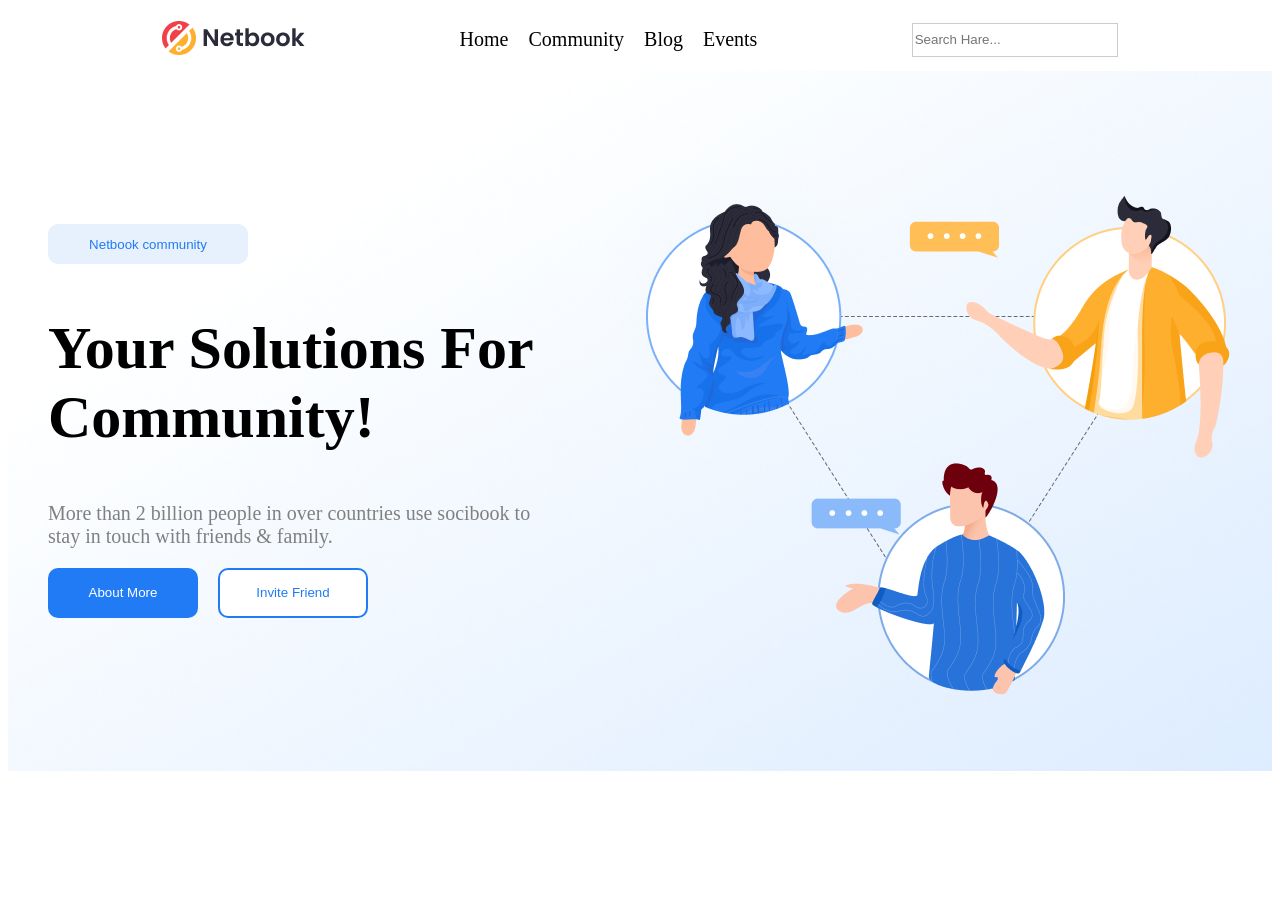
==== main.html @ cd06e133 "section1 sdelal" ====
<!DOCTYPE html>
<html lang="en">

<head>
    <meta charset="UTF-8">
    <meta name="viewport" content="width=device-width, initial-scale=1.0">
    <title>Document</title>
    <link rel="stylesheet" href="./style.css">
</head>
<body>
    <header class="header">
        <div>
            <img src="./images/logo (1).png" alt="">
        </div>
        <div class="divpages">
            <p>Home</p>
            <p>Community</p>
            <p>Blog</p>
            <p>Events</p>
        </div>
        <div class="divinp">
            <input type="text" placeholder="Search Hare..." name="" id="">
        </div>
    </header>
    <main>
        <section class="seciton1">
            <div class="divleftss1">
                <button>Netbook community</button>
                <h1>Your Solutions For Community!</h1>
                <p>More than 2 billion people in over countries use socibook to stay in touch with friends & family.</p>
                <div class="divbutton">
                    <button>About More</button>
                    <button class="btnss1">Invite Friend</button>
                </div>
            </div>
            <div class="divrightss1">
                <img src="./images/Iamge.png" alt="">
            </div>
        </section>
        
    </main>
</body>
</html>
---- style.css ----
.header {
  display: flex;
  justify-content: space-evenly;
  align-items: center;
}
.header .divpages {
  display: flex;
  gap: 20px;
  font-size: 20px;
}
.header .divinp input {
  width: 200px;
  height: 30px;
  border: 1px solid rgba(128, 128, 128, 0.4);
}

.seciton1 {
  display: flex;
  justify-content: space-evenly;
  align-items: center;
  background-image: url(./images/base.png);
  background-repeat: no-repeat;
  background-size: cover;
  width: 100%;
  height: 700px;
}
.seciton1 .divleftss1 button {
  width: 200px;
  height: 40px;
  background-color: #E7F1FE;
  color: #217BF4;
  border: none;
  border-radius: 10px;
}
.seciton1 .divleftss1 h1 {
  font-size: 60px;
  width: 500px;
}
.seciton1 .divleftss1 p {
  color: gray;
  width: 500px;
  font-size: 20px;
}
.seciton1 .divleftss1 .divbutton button {
  background-color: #217BF4;
  color: white;
  height: 50px;
  width: 150px;
}
.seciton1 .divleftss1 .divbutton .btnss1 {
  background-color: white;
  color: #217BF4;
  border: 2px solid #217BF4;
}
.seciton1 .divleftss1 .divbutton {
  display: flex;
  gap: 20px;
}/*# sourceMappingURL=style.css.map */
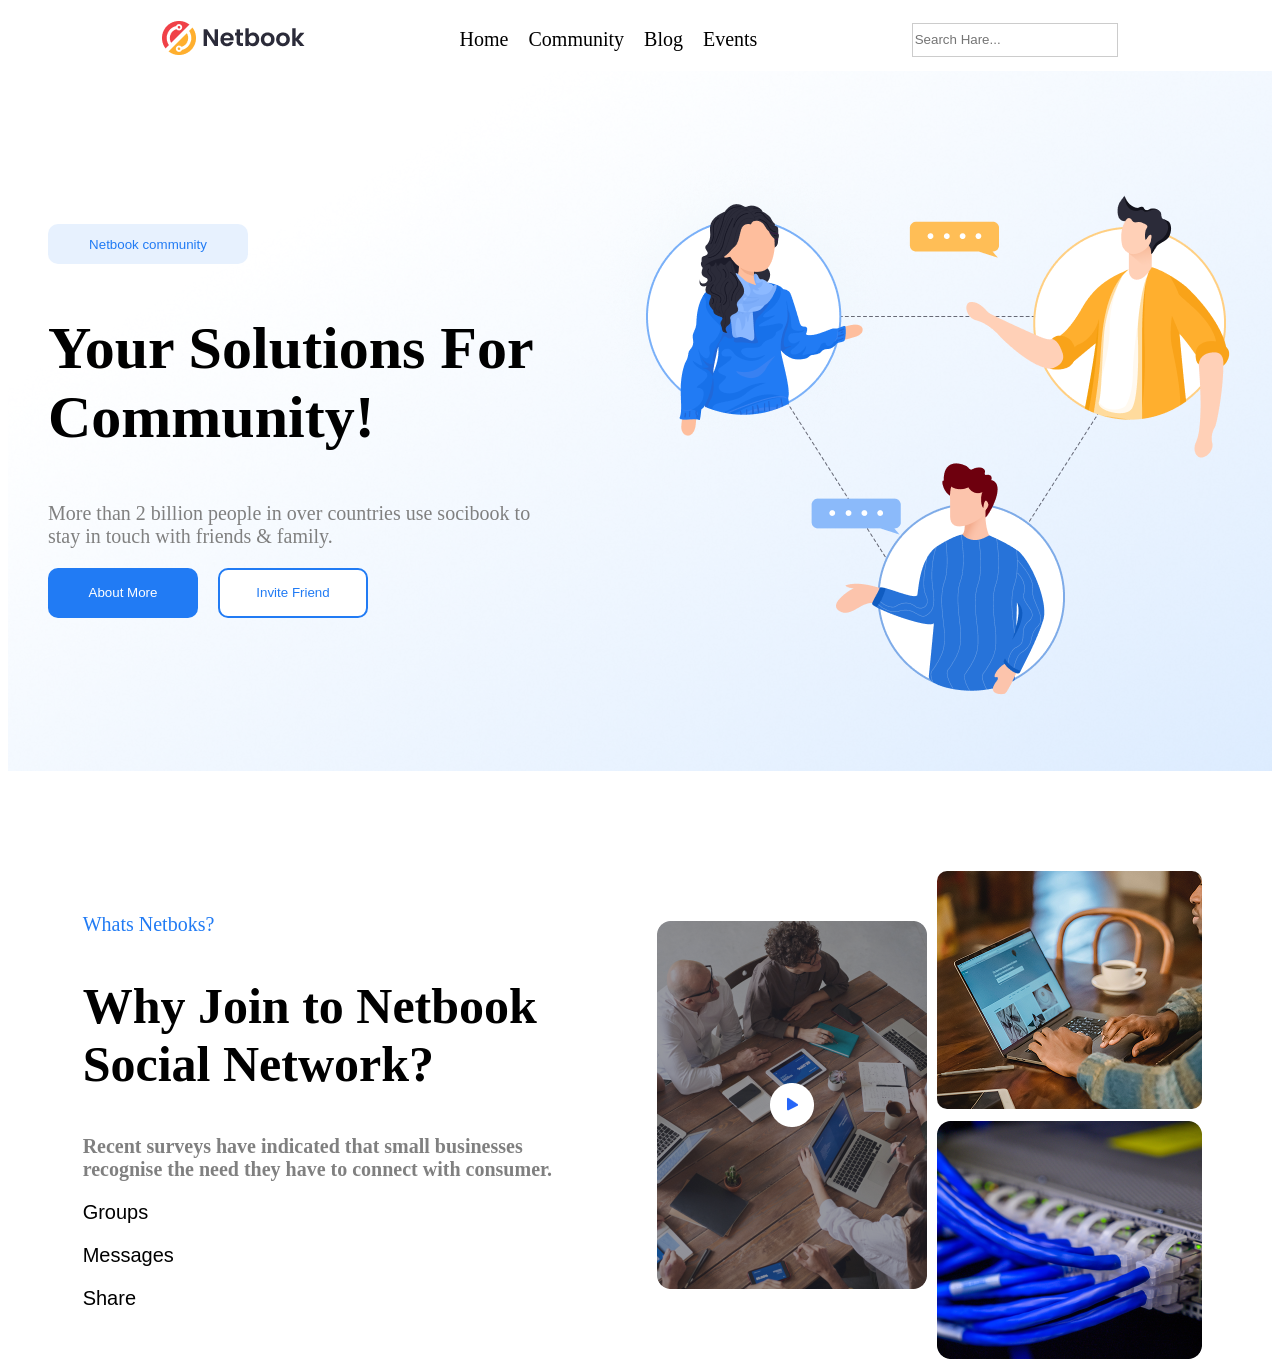
==== commit 92cbc273: "2 seciton sdelal" ====
--- a/main.html
+++ b/main.html
@@ -37,7 +37,38 @@
                 <img src="./images/Iamge.png" alt="">
             </div>
         </section>
-        
+        <section class="seciton2">
+            <div class="divleftss2">
+                <p>Whats Netboks?</p>
+                <h1>Why Join to Netbook Social Network?</h1>
+                <h3>Recent surveys have indicated that small businesses recognise the need they have to connect with consumer.</h3>
+                <div class="divpagesss2">
+                    <p>Groups</p>
+                    <p>Messages</p>
+                    <p>Share</p>
+                </div>
+            </div>
+            <div class="divrightss2">
+                <div class="divgridd2">
+                    <div class="item1">
+                        <img src="./images/Image (34).png" alt="">
+                    </div>
+                    <div class="item2">
+                        <img src="./images/pexels-andres-ayrton-6578391.png" alt="">
+                    </div>
+                    <div class="item3">
+                        <img src="./images/Image (36).png" alt="">
+                    </div>
+                </div>
+            </div>
+        </section>
+        <section class="section3">
+            <div class="box1">
+
+            </div>
+            <div></div>
+            <div></div>
+        </section>
     </main>
 </body>
 </html>
--- a/style.css
+++ b/style.css
@@ -55,4 +55,44 @@
 .seciton1 .divleftss1 .divbutton {
   display: flex;
   gap: 20px;
+}
+
+.seciton2 {
+  display: flex;
+  justify-content: space-evenly;
+  align-items: center;
+  margin-top: 100px;
+}
+.seciton2 .divleftss2 p {
+  color: #217BF4;
+  font-size: 20px;
+}
+.seciton2 .divleftss2 h1 {
+  font-size: 50px;
+  width: 500px;
+}
+.seciton2 .divleftss2 h3 {
+  color: gray;
+  width: 500px;
+  font-size: 20px;
+}
+.seciton2 .divleftss2 .divpagesss2 p {
+  color: black;
+  font-family: sans-serif;
+}
+.seciton2 .divrightss2 .divgridd2 {
+  display: grid;
+  gap: 20px;
+  grid-template-columns: repeat(2, 260px);
+  grid-template-rows: repeat(2, 230px);
+}
+.seciton2 .item1 {
+  grid-row: span 2;
+  padding-top: 50px;
+}
+.seciton2 .item2 img {
+  border-radius: 10px;
+}
+.seciton2 .item3 img {
+  border-radius: 10px;
 }/*# sourceMappingURL=style.css.map */
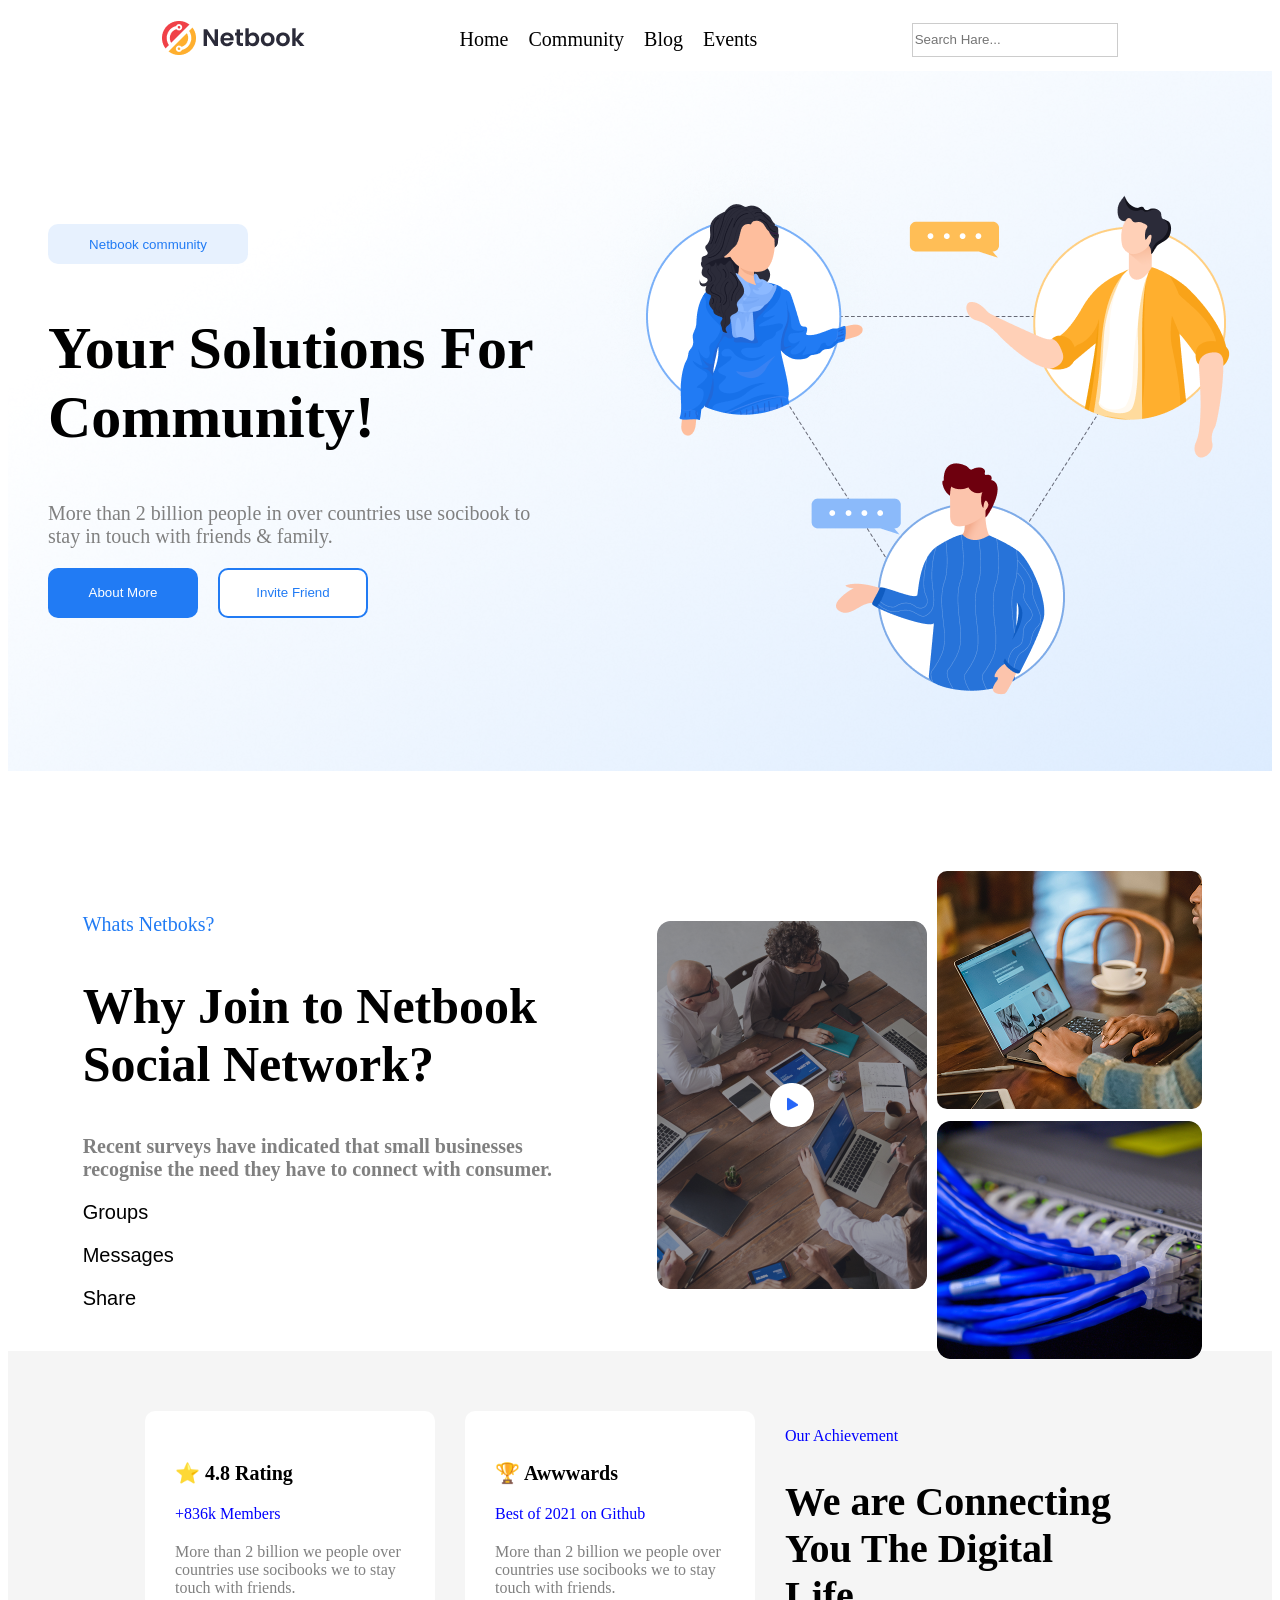
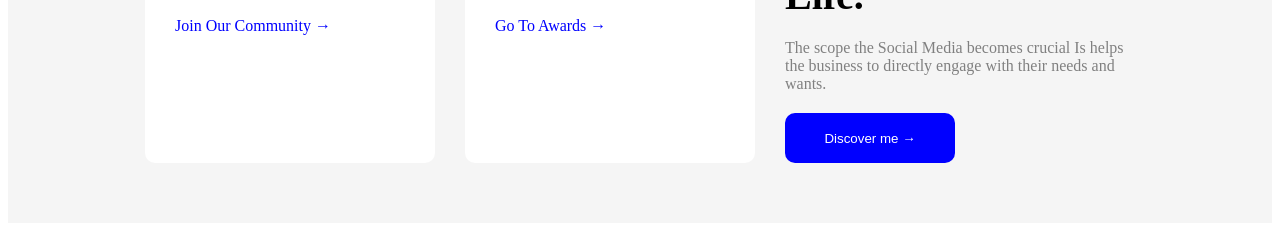
==== commit d407bfe8: "3 seciton sdelal" ====
--- a/main.html
+++ b/main.html
@@ -62,13 +62,41 @@
                 </div>
             </div>
         </section>
-        <section class="section3">
-            <div class="box1">
-
-            </div>
-            <div></div>
-            <div></div>
-        </section>
+      <section class="section3">
+    <div class="cardss3">
+        <h3 class="zg3">⭐ 4.8 Rating</h3>
+        <p class="pagss3">+836k Members</p>
+        <p class="textss3">
+            More than 2 billion we people over
+            countries use socibooks we to stay
+            touch with friends.
+        </p>
+        <a class="linkss3" href="#">Join Our Community →</a>
+    </div>
+    <div class="cardss3">
+        <h3 class="zg3">🏆 Awwwards</h3>
+        <p class="pagss3">Best of 2021 on Github</p>
+        <p class="textss3">
+            More than 2 billion we people over
+            countries use socibooks we to stay
+            touch with friends.
+        </p>
+        <a class="linkss3" href="#">Go To Awards →</a>
+    </div>
+    <div class="contentss3">
+        <p class="pag1ss3">Our Achievement</p>
+        <h1 class="zg1ss3">
+            We are Connecting <br>
+            You The Digital Life.
+        </h1>
+        <p class="pag2ss3">
+            The scope the Social Media becomes crucial Is
+            helps the business to directly engage with their
+            needs and wants.
+        </p>
+        <button class="btnss3">Discover me →</button>
+    </div>
+</section>
     </main>
 </body>
 </html>
--- a/style.css
+++ b/style.css
@@ -95,4 +95,67 @@
 }
 .seciton2 .item3 img {
   border-radius: 10px;
+}
+
+.section3 {
+  display: flex;
+  gap: 30px;
+  padding: 60px;
+  background: #f5f5f5;
+  justify-content: center;
+}
+
+.cardss3 {
+  width: 230px;
+  background: white;
+  padding: 30px;
+  border-radius: 10px;
+}
+
+.zg3 {
+  margin-bottom: 20px;
+  font-size: 20px;
+}
+
+.pagss3 {
+  color: blue;
+  margin-bottom: 20px;
+}
+
+.textss3 {
+  color: gray;
+  margin-bottom: 20px;
+}
+
+.linkss3 {
+  color: blue;
+  text-decoration: none;
+}
+
+.contentss3 {
+  width: 350px;
+}
+
+.pag1ss3 {
+  color: blue;
+  margin-bottom: 20px;
+}
+
+.zg1ss3 {
+  font-size: 40px;
+  margin-bottom: 20px;
+}
+
+.pag2ss3 {
+  color: gray;
+  margin-bottom: 20px;
+}
+
+.btnss3 {
+  width: 170px;
+  height: 50px;
+  background: blue;
+  color: white;
+  border: none;
+  border-radius: 10px;
 }/*# sourceMappingURL=style.css.map */
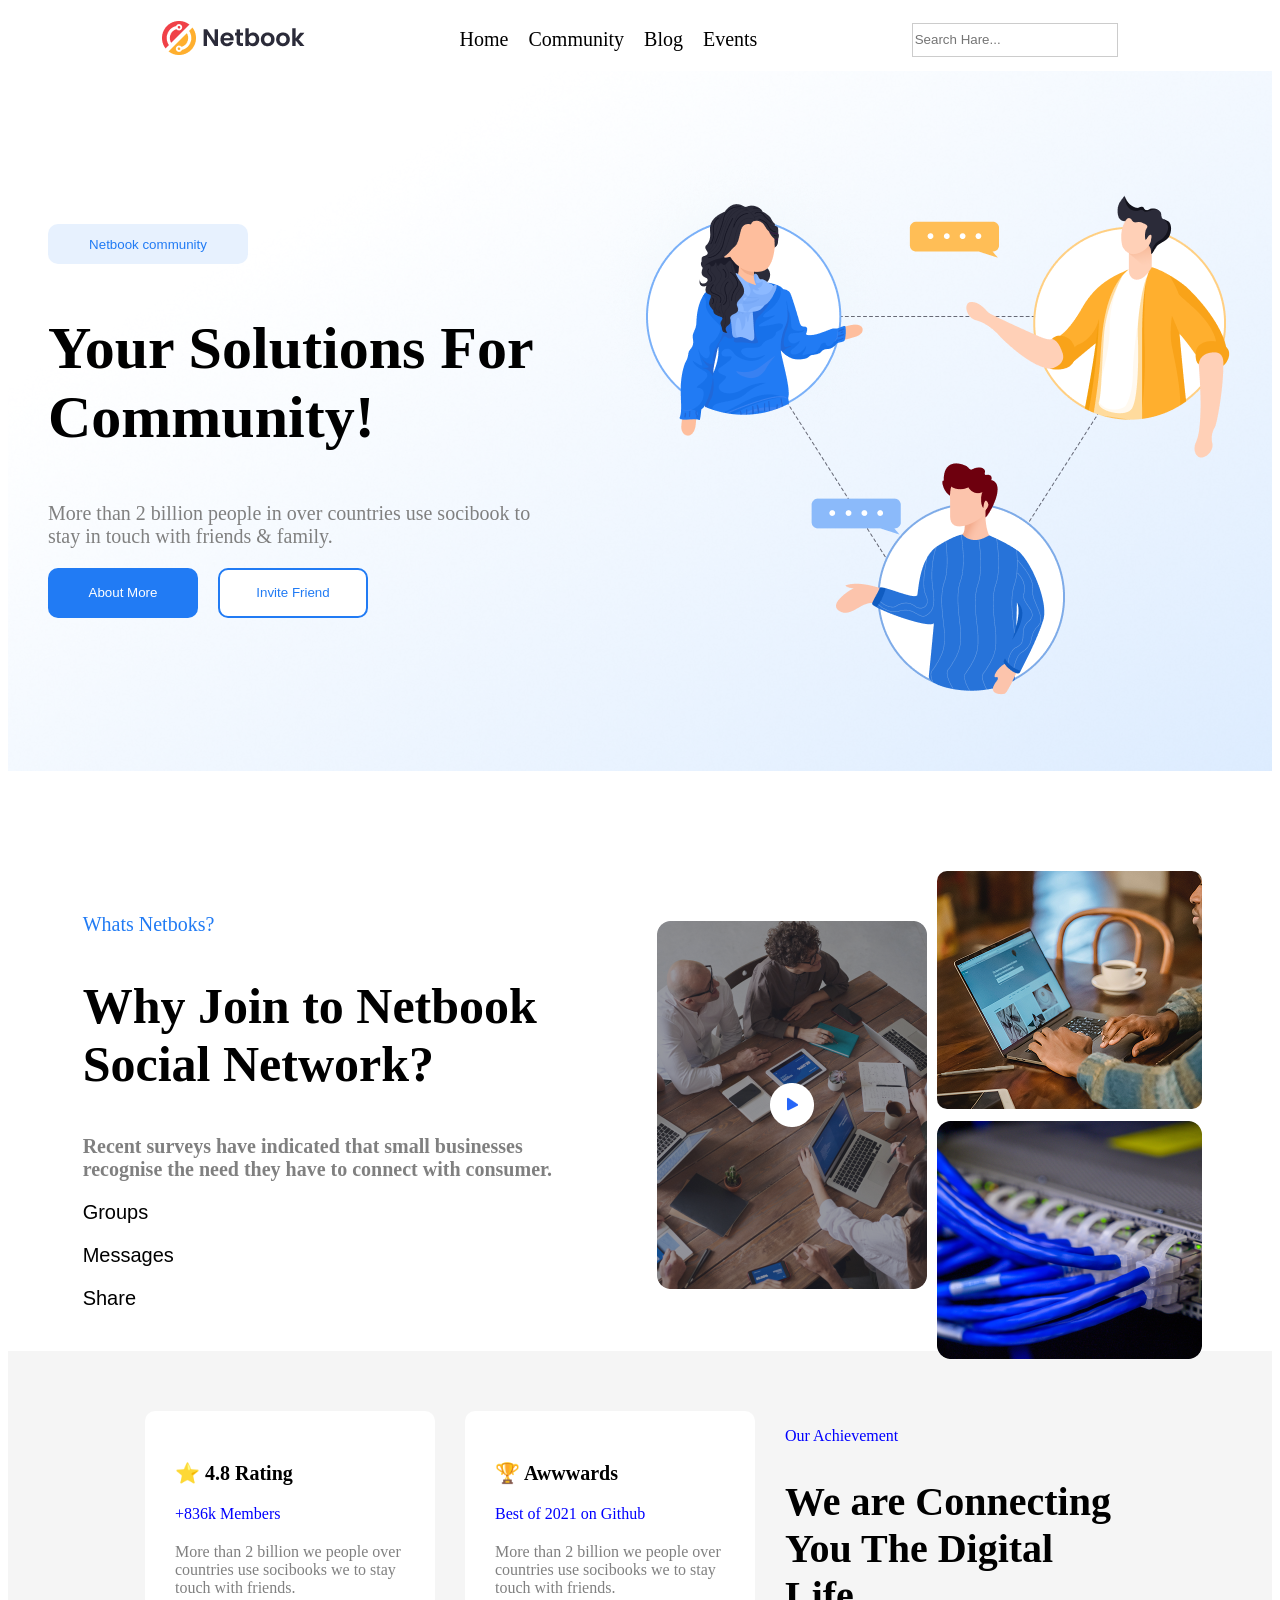
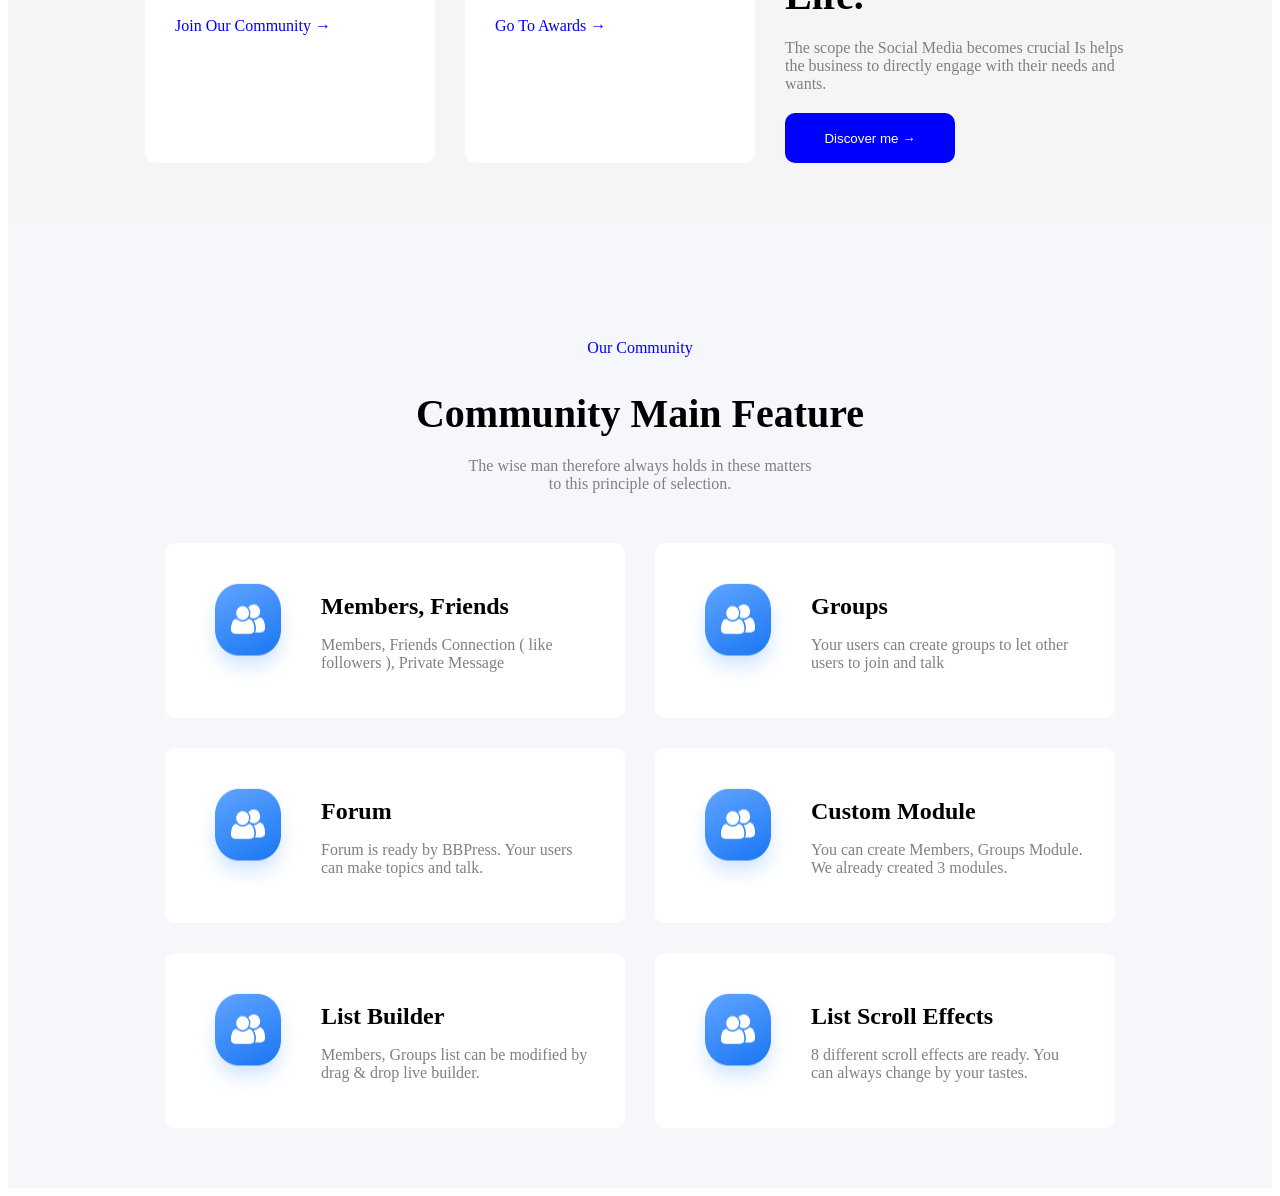
==== commit ff61468f: "sdelal seciton4" ====
--- a/main.html
+++ b/main.html
@@ -7,6 +7,7 @@
     <title>Document</title>
     <link rel="stylesheet" href="./style.css">
 </head>
+
 <body>
     <header class="header">
         <div>
@@ -41,7 +42,8 @@
             <div class="divleftss2">
                 <p>Whats Netboks?</p>
                 <h1>Why Join to Netbook Social Network?</h1>
-                <h3>Recent surveys have indicated that small businesses recognise the need they have to connect with consumer.</h3>
+                <h3>Recent surveys have indicated that small businesses recognise the need they have to connect with
+                    consumer.</h3>
                 <div class="divpagesss2">
                     <p>Groups</p>
                     <p>Messages</p>
@@ -62,41 +64,112 @@
                 </div>
             </div>
         </section>
-      <section class="section3">
-    <div class="cardss3">
-        <h3 class="zg3">⭐ 4.8 Rating</h3>
-        <p class="pagss3">+836k Members</p>
-        <p class="textss3">
-            More than 2 billion we people over
-            countries use socibooks we to stay
-            touch with friends.
-        </p>
-        <a class="linkss3" href="#">Join Our Community →</a>
-    </div>
-    <div class="cardss3">
-        <h3 class="zg3">🏆 Awwwards</h3>
-        <p class="pagss3">Best of 2021 on Github</p>
-        <p class="textss3">
-            More than 2 billion we people over
-            countries use socibooks we to stay
-            touch with friends.
-        </p>
-        <a class="linkss3" href="#">Go To Awards →</a>
-    </div>
-    <div class="contentss3">
-        <p class="pag1ss3">Our Achievement</p>
-        <h1 class="zg1ss3">
-            We are Connecting <br>
-            You The Digital Life.
-        </h1>
-        <p class="pag2ss3">
-            The scope the Social Media becomes crucial Is
-            helps the business to directly engage with their
-            needs and wants.
-        </p>
-        <button class="btnss3">Discover me →</button>
-    </div>
-</section>
+        <section class="section3">
+            <div class="cardss3">
+                <h3 class="zg3">⭐ 4.8 Rating</h3>
+                <p class="pagss3">+836k Members</p>
+                <p class="textss3">
+                    More than 2 billion we people over
+                    countries use socibooks we to stay
+                    touch with friends.
+                </p>
+                <a class="linkss3" href="#">Join Our Community →</a>
+            </div>
+            <div class="cardss3">
+                <h3 class="zg3">🏆 Awwwards</h3>
+                <p class="pagss3">Best of 2021 on Github</p>
+                <p class="textss3">
+                    More than 2 billion we people over
+                    countries use socibooks we to stay
+                    touch with friends.
+                </p>
+                <a class="linkss3" href="#">Go To Awards →</a>
+            </div>
+            <div class="contentss3">
+                <p class="pag1ss3">Our Achievement</p>
+                <h1 class="zg1ss3">
+                    We are Connecting <br>
+                    You The Digital Life.
+                </h1>
+                <p class="pag2ss3">
+                    The scope the Social Media becomes crucial Is
+                    helps the business to directly engage with their
+                    needs and wants.
+                </p>
+                <button class="btnss3">Discover me →</button>
+            </div>
+        </section>
+        <section class="section4">
+            <p class="pagss4">Our Community</p>
+            <h1 class="zgss4">Community Main Feature</h1>
+            <p class="pag2ss4">
+                The wise man therefore always holds in these matters <br>
+                to this principle of selection.
+            </p>
+            <div class="boxss4">
+                <div class="cardss4">
+                    <img src="./images/Icon (14).png" alt="">
+                    <div>
+                        <h2 class="zg2ss4">Members, Friends</h2>
+                        <p class="textss4">
+                            Members, Friends Connection ( like
+                            followers ), Private Message
+                        </p>
+                    </div>
+                </div>
+                <div class="cardss4">
+                    <img src="./images/Icon (14).png" alt="">
+                    <div>
+                        <h2 class="zg2ss4">Groups</h2>
+                        <p class="textss4">
+                            Your users can create groups to let other
+                            users to join and talk
+                        </p>
+                    </div>
+                </div>
+                <div class="cardss4">
+                    <img src="./images/Icon (14).png" alt="">
+                    <div>
+                        <h2 class="zg2ss4">Forum</h2>
+                        <p class="textss4">
+                            Forum is ready by BBPress. Your users
+                            can make topics and talk.
+                        </p>
+                    </div>
+                </div>
+                <div class="cardss4">
+                    <img src="./images/Icon (14).png" alt="">
+                    <div>
+                        <h2 class="zg2ss4">Custom Module</h2>
+                        <p class="textss4">
+                            You can create Members, Groups
+                            Module. We already created 3 modules.
+                        </p>
+                    </div>
+                </div>
+                <div class="cardss4">
+                    <img src="./images/Icon (14).png" alt="">
+                    <div>
+                        <h2 class="zg2ss4">List Builder</h2>
+                        <p class="textss4">
+                            Members, Groups list can be modified
+                            by drag & drop live builder.
+                        </p>
+                    </div>
+                </div>
+                <div class="cardss4">
+                    <img src="./images/Icon (14).png" alt="">
+                    <div>
+                        <h2 class="zg2ss4">List Scroll Effects</h2>
+                        <p class="textss4">
+                            8 different scroll effects are ready.
+                            You can always change by your tastes.
+                        </p>
+                    </div>
+                </div>
+            </div>
+        </section>
     </main>
 </body>
-</html>
+
+</html>
--- a/style.css
+++ b/style.css
@@ -158,4 +158,81 @@
   color: white;
   border: none;
   border-radius: 10px;
+}
+
+.section4 {
+  padding: 60px;
+  background: #f5f7fb;
+  text-align: center;
+  padding-top: 100px;
+}
+
+.pagss4 {
+  color: blue;
+  margin-bottom: 15px;
+}
+
+.zgss4 {
+  font-size: 40px;
+  margin-bottom: 20px;
+}
+
+.pag2ss4 {
+  color: gray;
+  margin-bottom: 50px;
+}
+
+.boxss4 {
+  display: flex;
+  gap: 30px;
+  flex-wrap: wrap;
+  justify-content: center;
+}
+
+.cardss4 {
+  width: 400px;
+  background: white;
+  border-radius: 10px;
+  padding: 30px;
+  display: flex;
+  gap: 20px;
+  text-align: left;
+}
+
+.iconss4 {
+  width: 60px;
+  height: 60px;
+  background: blue;
+  border-radius: 15px;
+  color: white;
+  text-align: center;
+  padding-top: 15px;
+}
+
+.icon2ss4 {
+  width: 60px;
+  height: 60px;
+  background: red;
+  border-radius: 15px;
+  color: white;
+  text-align: center;
+  padding-top: 15px;
+}
+
+.icon3ss4 {
+  width: 60px;
+  height: 60px;
+  background: orange;
+  border-radius: 15px;
+  color: white;
+  text-align: center;
+  padding-top: 15px;
+}
+
+.zg2ss4 {
+  margin-bottom: 15px;
+}
+
+.textss4 {
+  color: gray;
 }/*# sourceMappingURL=style.css.map */
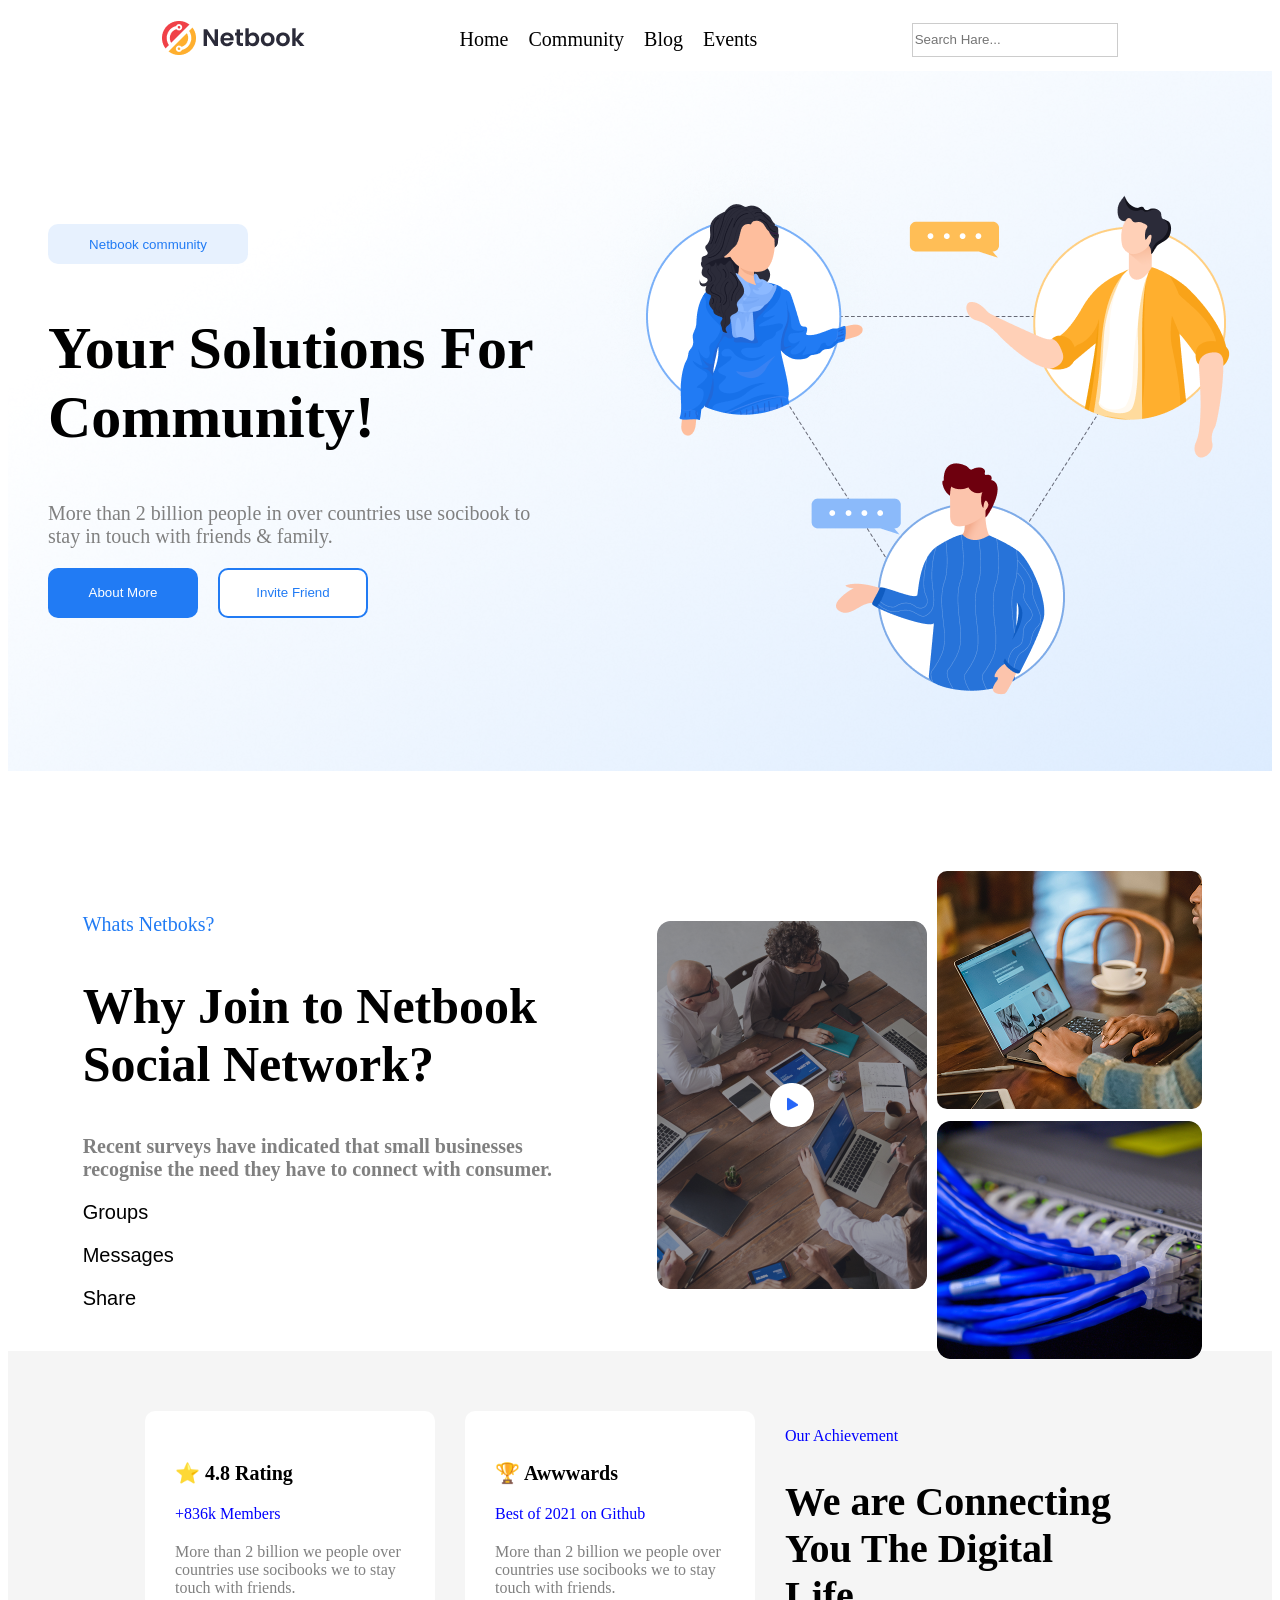
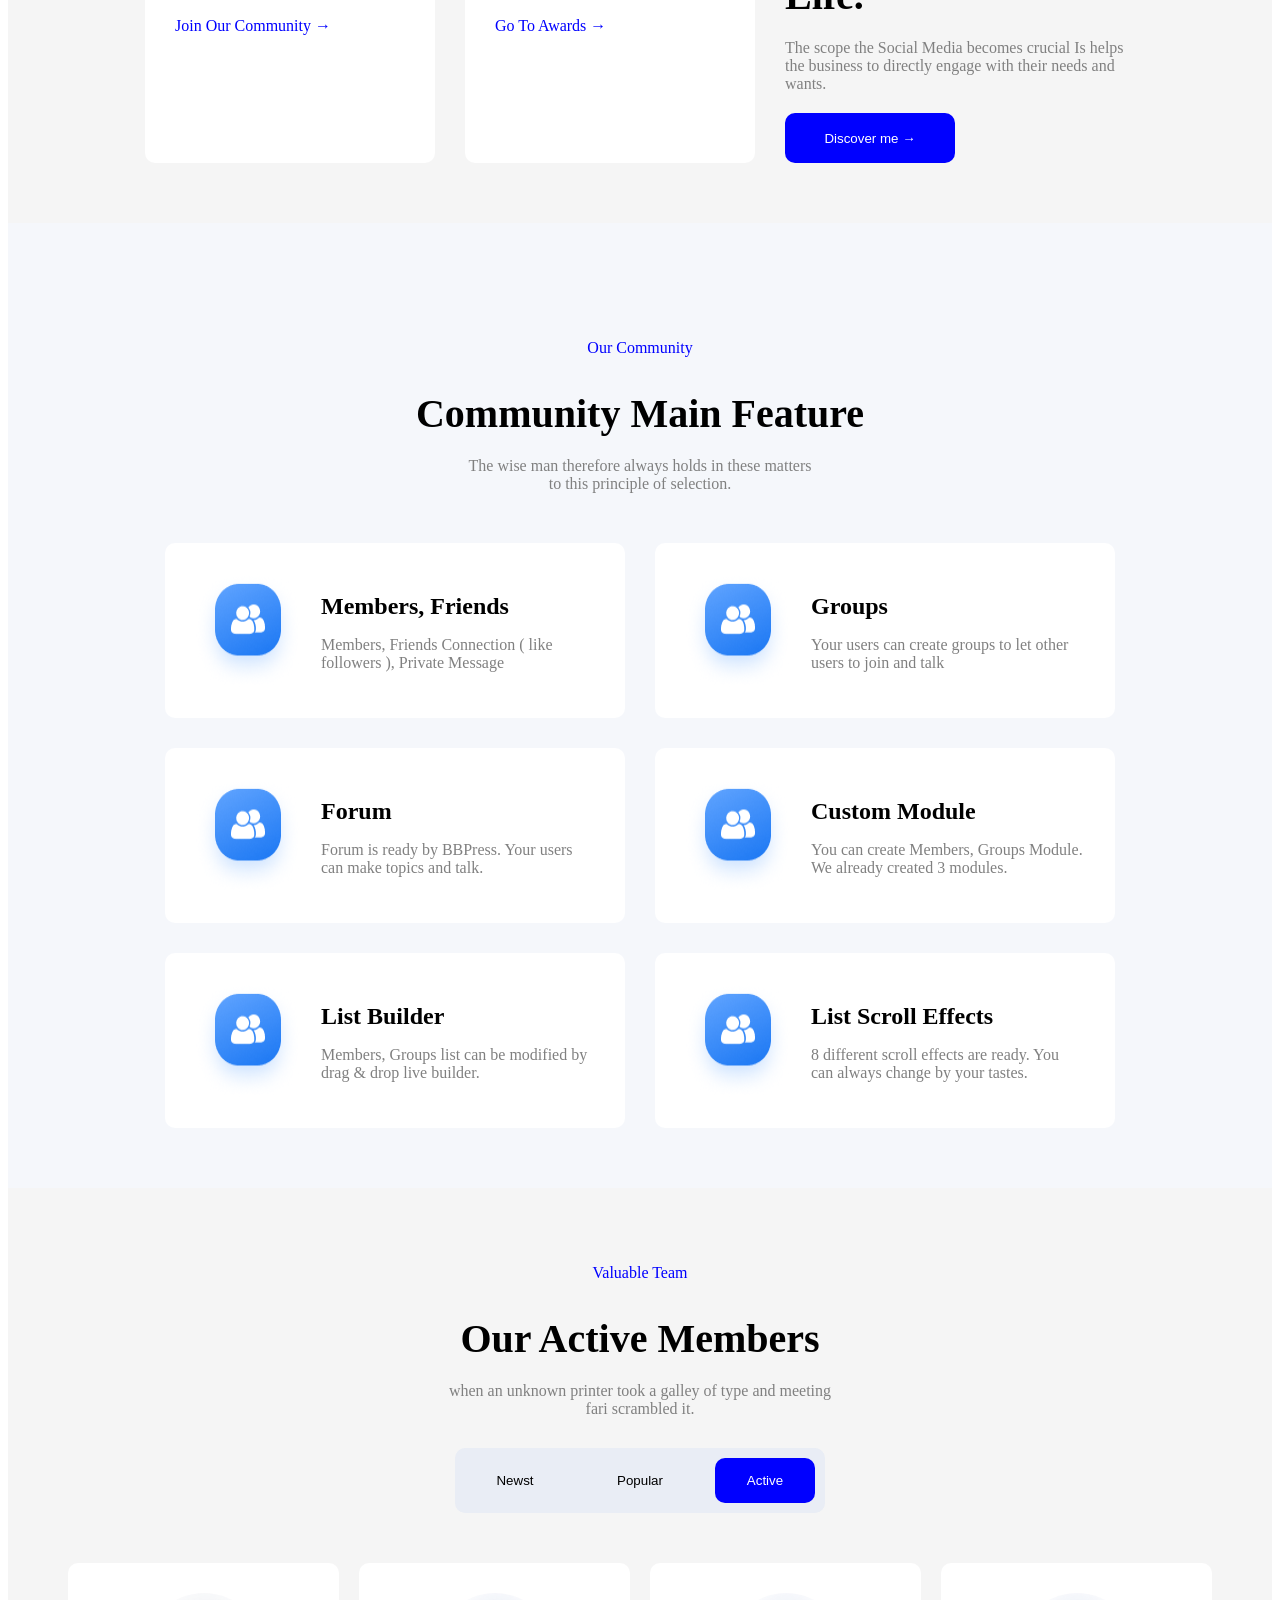
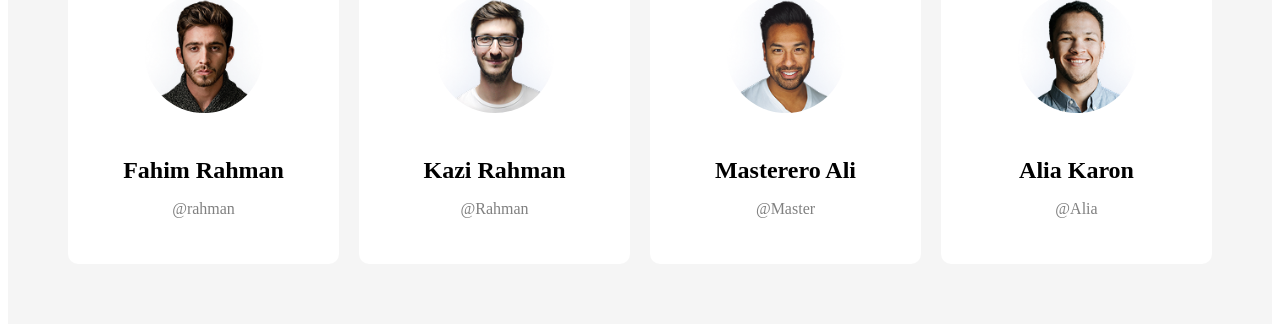
==== commit 757d7539: "5 section sdelal" ====
--- a/main.html
+++ b/main.html
@@ -169,6 +169,41 @@
                 </div>
             </div>
         </section>
+        <section class="section5">
+            <p class="pagss5">Valuable Team</p>
+            <h1 class="zgss5">Our Active Members</h1>
+            <p class="textss5">
+                when an unknown printer took a galley of type and meeting <br>
+                fari scrambled it.
+            </p>
+            <div class="btnboxss5">
+                <button class="btnss5">Newst</button>
+                <button class="btnss5">Popular</button>
+                <button class="btn2ss5">Active</button>
+            </div>
+            <div class="cardboxss5">
+                <div class="cardss5">
+                    <img class="imgss5" src="./images/image 296.png" alt="">
+                    <h2 class="zg2ss5">Fahim Rahman</h2>
+                    <p class="pag2ss5">@rahman</p>
+                </div>
+                <div class="cardss5">
+                    <img class="imgss5" src="./images/image 299.png" alt="">
+                    <h2 class="zg2ss5">Kazi Rahman</h2>
+                    <p class="pag2ss5">@Rahman</p>
+                </div>
+                <div class="cardss5">
+                    <img class="imgss5" src="./images/image 298.png" alt="">
+                    <h2 class="zg2ss5">Masterero Ali</h2>
+                    <p class="pag2ss5">@Master</p>
+                </div>
+                <div class="cardss5">
+                    <img class="imgss5" src="./images/Check.png" alt="">
+                    <h2 class="zg2ss5">Alia Karon</h2>
+                    <p class="pag2ss5">@Alia</p>
+                </div>
+            </div>
+        </section>
     </main>
 </body>
 
--- a/style.css
+++ b/style.css
@@ -235,4 +235,81 @@
 
 .textss4 {
   color: gray;
+}
+
+.section5 {
+  padding: 60px;
+  background: #f5f5f5;
+  text-align: center;
+}
+
+.pagss5 {
+  color: blue;
+  margin-bottom: 15px;
+}
+
+.zgss5 {
+  font-size: 40px;
+  margin-bottom: 20px;
+}
+
+.textss5 {
+  color: gray;
+  margin-bottom: 30px;
+}
+
+.btnboxss5 {
+  width: 350px;
+  background: #e9edf5;
+  padding: 10px;
+  border-radius: 10px;
+  margin: auto;
+  display: flex;
+  justify-content: space-between;
+  margin-bottom: 50px;
+}
+
+.btnss5 {
+  width: 100px;
+  height: 45px;
+  border: none;
+  background: transparent;
+  border-radius: 10px;
+}
+
+.btn2ss5 {
+  width: 100px;
+  height: 45px;
+  border: none;
+  background: blue;
+  color: white;
+  border-radius: 10px;
+}
+
+.cardboxss5 {
+  display: flex;
+  gap: 20px;
+  justify-content: center;
+}
+
+.cardss5 {
+  width: 220px;
+  background: white;
+  border-radius: 10px;
+  padding: 30px;
+}
+
+.imgss5 {
+  width: 120px;
+  height: 120px;
+  border-radius: 50%;
+  margin-bottom: 20px;
+}
+
+.zg2ss5 {
+  margin-bottom: 10px;
+}
+
+.pag2ss5 {
+  color: gray;
 }/*# sourceMappingURL=style.css.map */
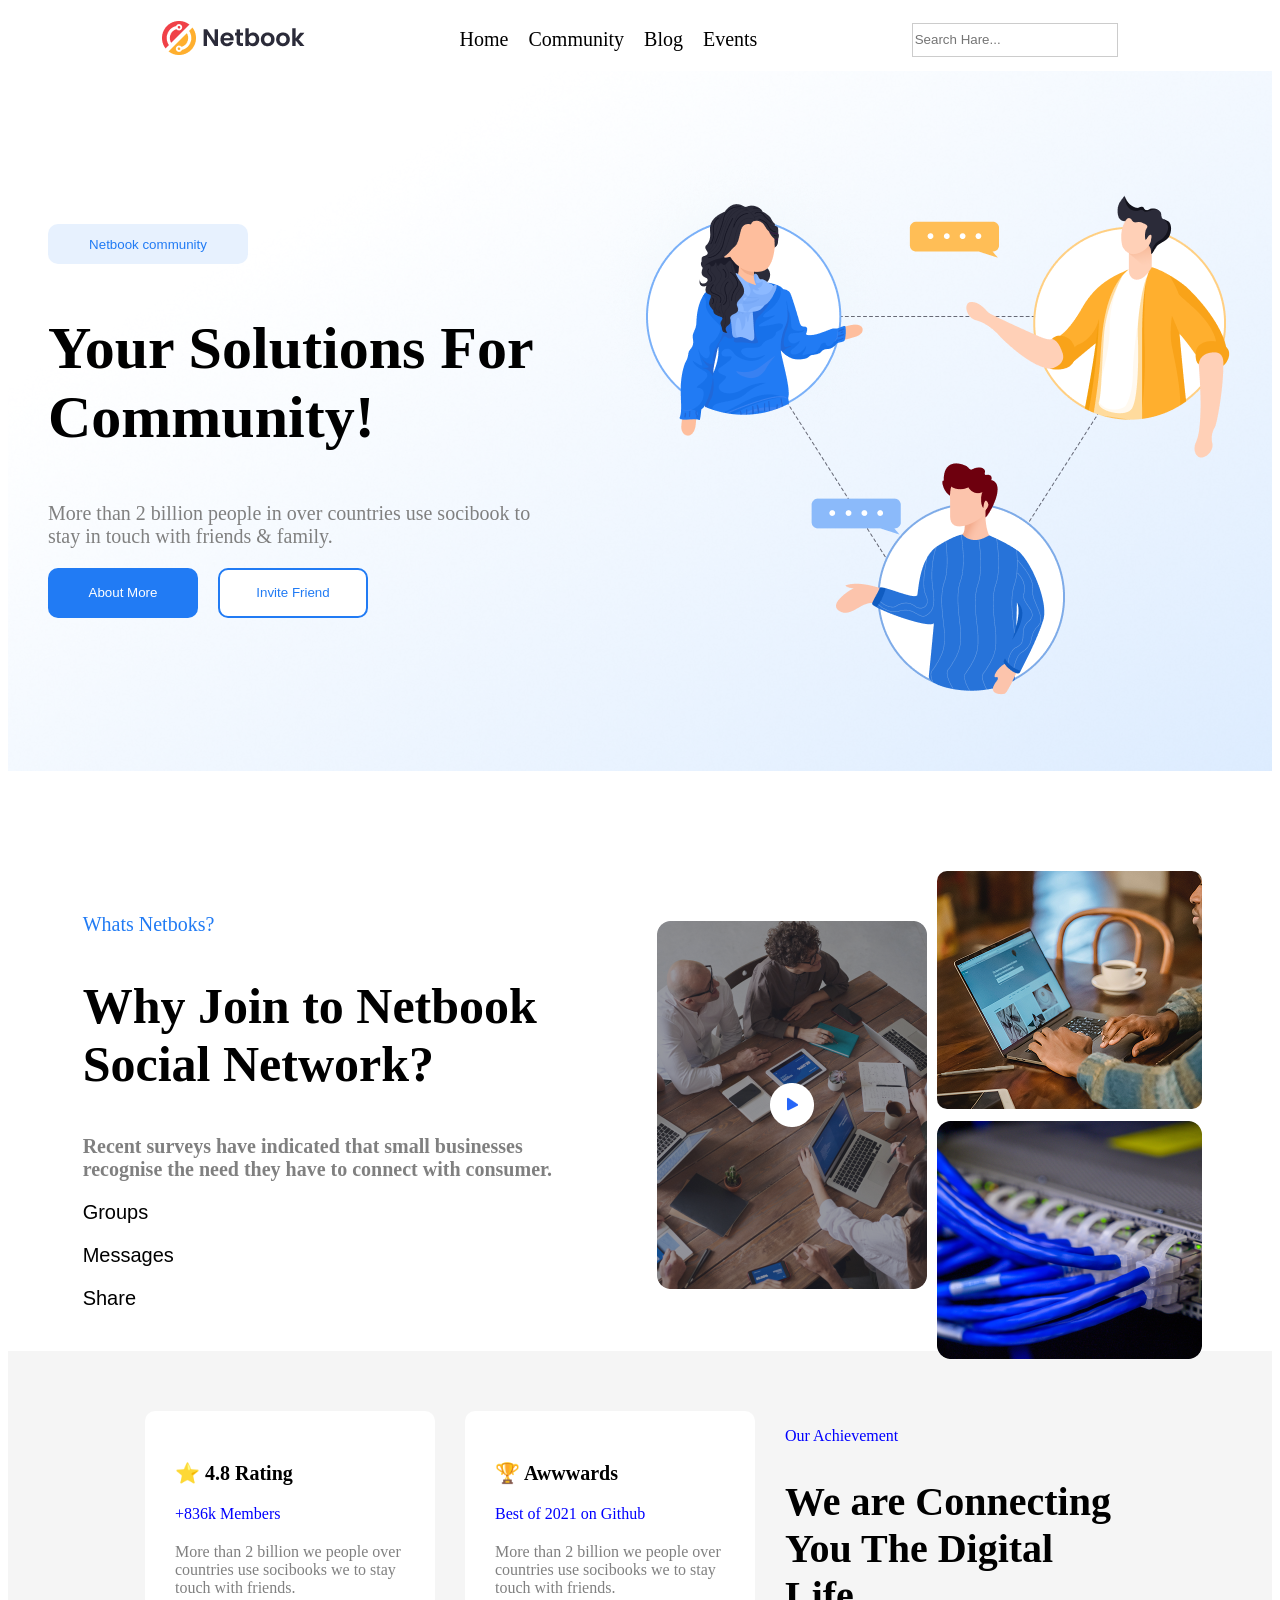
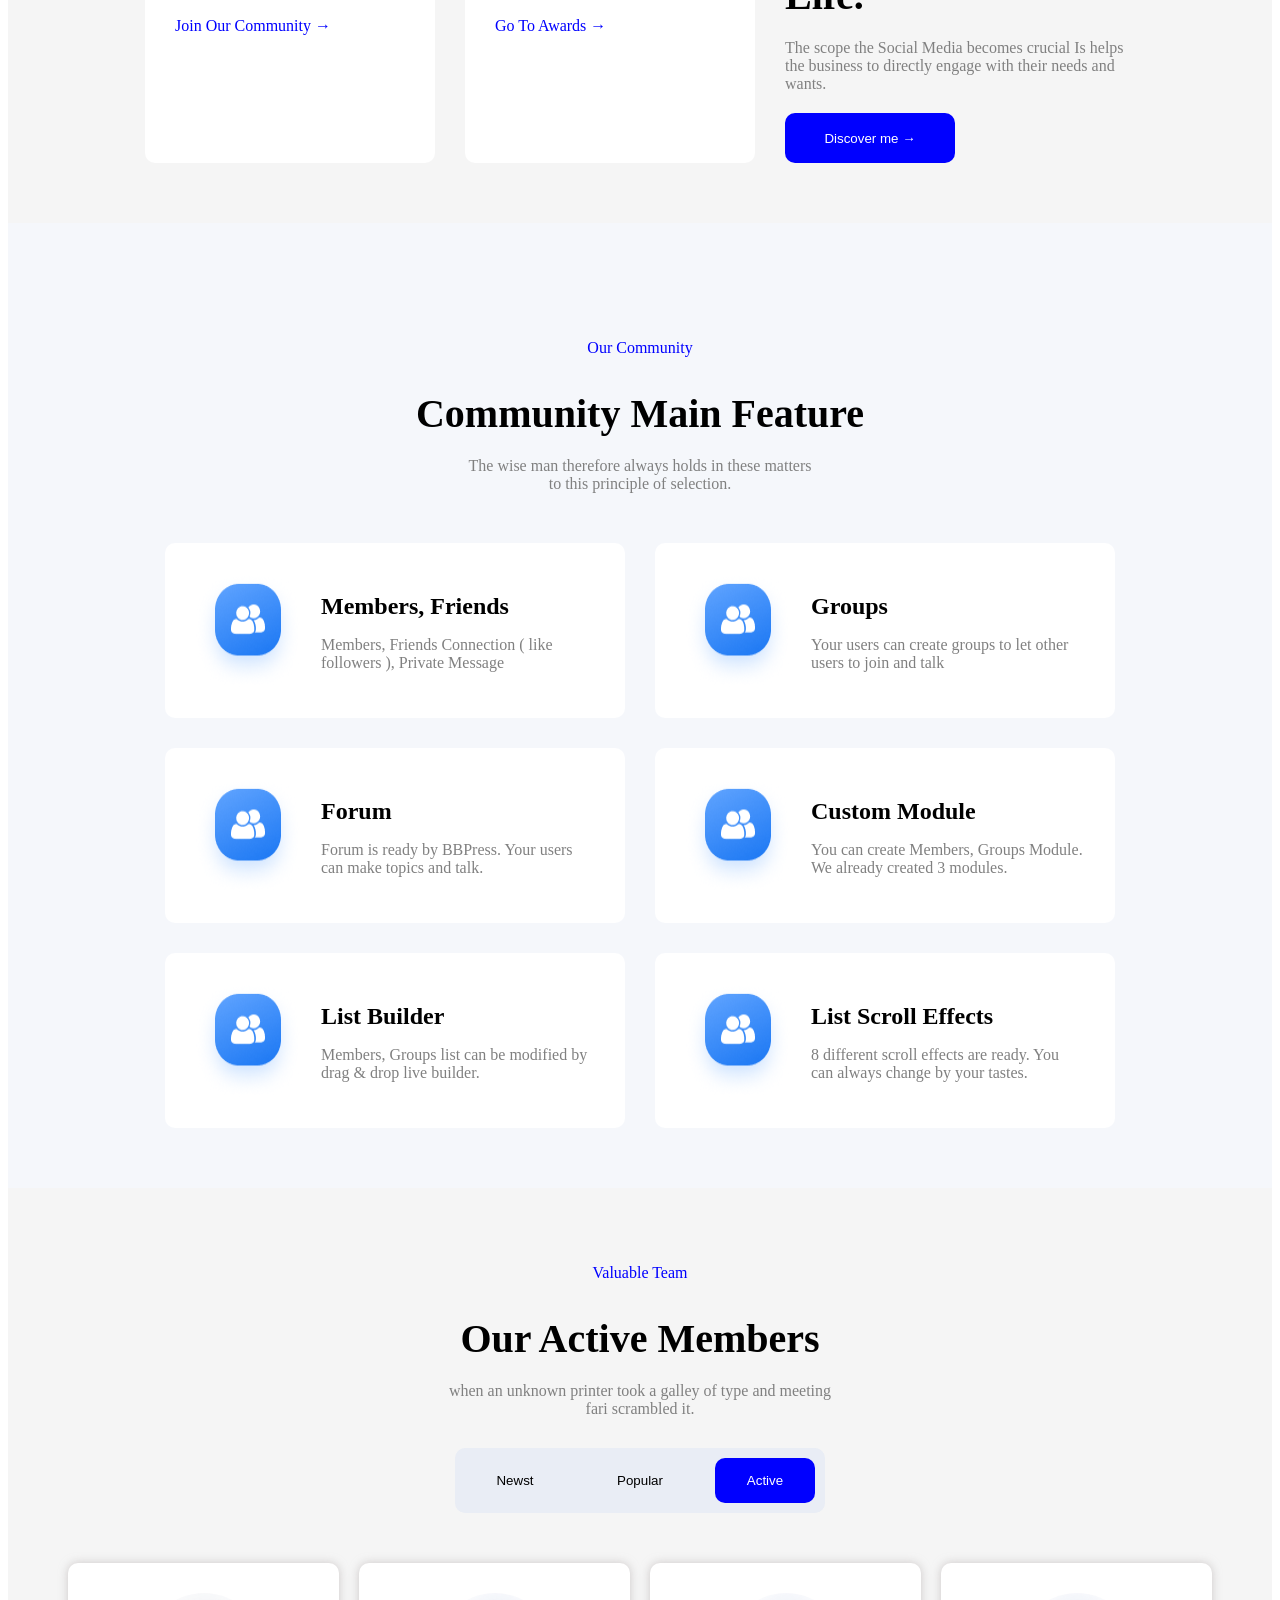
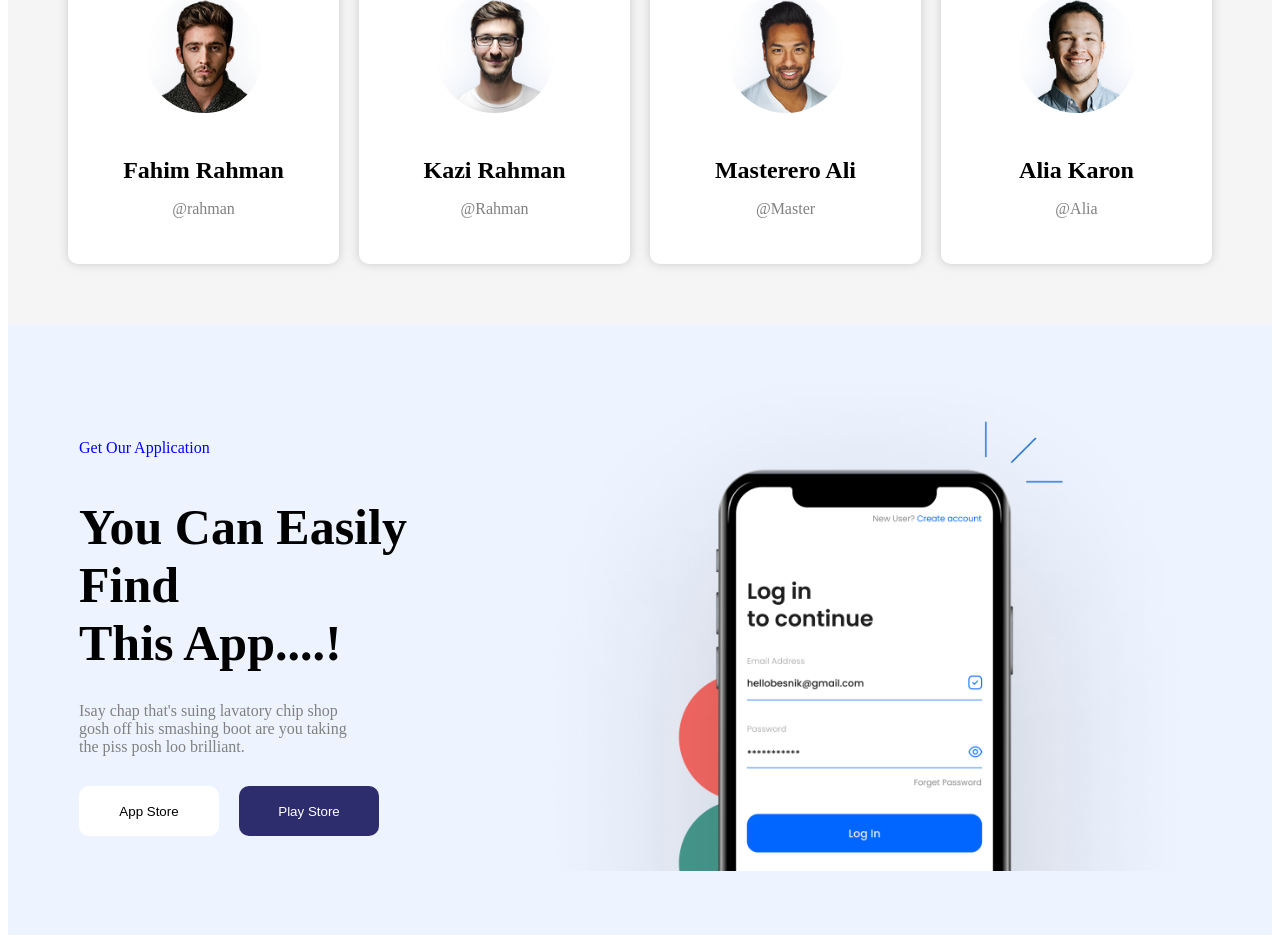
==== commit ff6caed3: "6 section sdelal" ====
--- a/main.html
+++ b/main.html
@@ -204,6 +204,27 @@
                 </div>
             </div>
         </section>
+        <section class="section6">
+    <div class="leftss6">
+        <p class="pagss6">Get Our Application</p>
+        <h1 class="zgss6">
+            You Can Easily Find <br>
+            This App....!
+        </h1>
+        <p class="textss6">
+            Isay chap that's suing lavatory chip shop <br>
+            gosh off his smashing boot are you taking <br>
+            the piss posh loo brilliant.
+        </p>
+        <div class="btnboxss6">
+            <button class="btnss6">App Store</button>
+            <button class="btn2ss6">Play Store</button>
+        </div>
+    </div>
+    <div class="rightss6">
+        <img class="imgss6" src="./images/mobile muckup.png" alt="">
+    </div>
+        </section>
     </main>
 </body>
 
--- a/style.css
+++ b/style.css
@@ -297,6 +297,7 @@
   background: white;
   border-radius: 10px;
   padding: 30px;
+  box-shadow: 0px 0px 10px rgba(181, 175, 175, 0.651);
 }
 
 .imgss5 {
@@ -312,4 +313,57 @@
 
 .pag2ss5 {
   color: gray;
+}
+
+.section6 {
+  background: #eef4ff;
+  padding: 60px;
+  display: flex;
+  justify-content: space-around;
+  align-items: center;
+}
+
+.leftss6 {
+  width: 400px;
+}
+
+.pagss6 {
+  color: blue;
+  margin-bottom: 20px;
+}
+
+.zgss6 {
+  font-size: 50px;
+  margin-bottom: 30px;
+}
+
+.textss6 {
+  color: gray;
+  margin-bottom: 30px;
+}
+
+.btnboxss6 {
+  display: flex;
+  gap: 20px;
+}
+
+.btnss6 {
+  width: 140px;
+  height: 50px;
+  border: none;
+  border-radius: 10px;
+  background: white;
+}
+
+.btn2ss6 {
+  width: 140px;
+  height: 50px;
+  border: none;
+  border-radius: 10px;
+  background: #2d2d6d;
+  color: white;
+}
+
+.imgss6 {
+  width: 700px;
 }/*# sourceMappingURL=style.css.map */
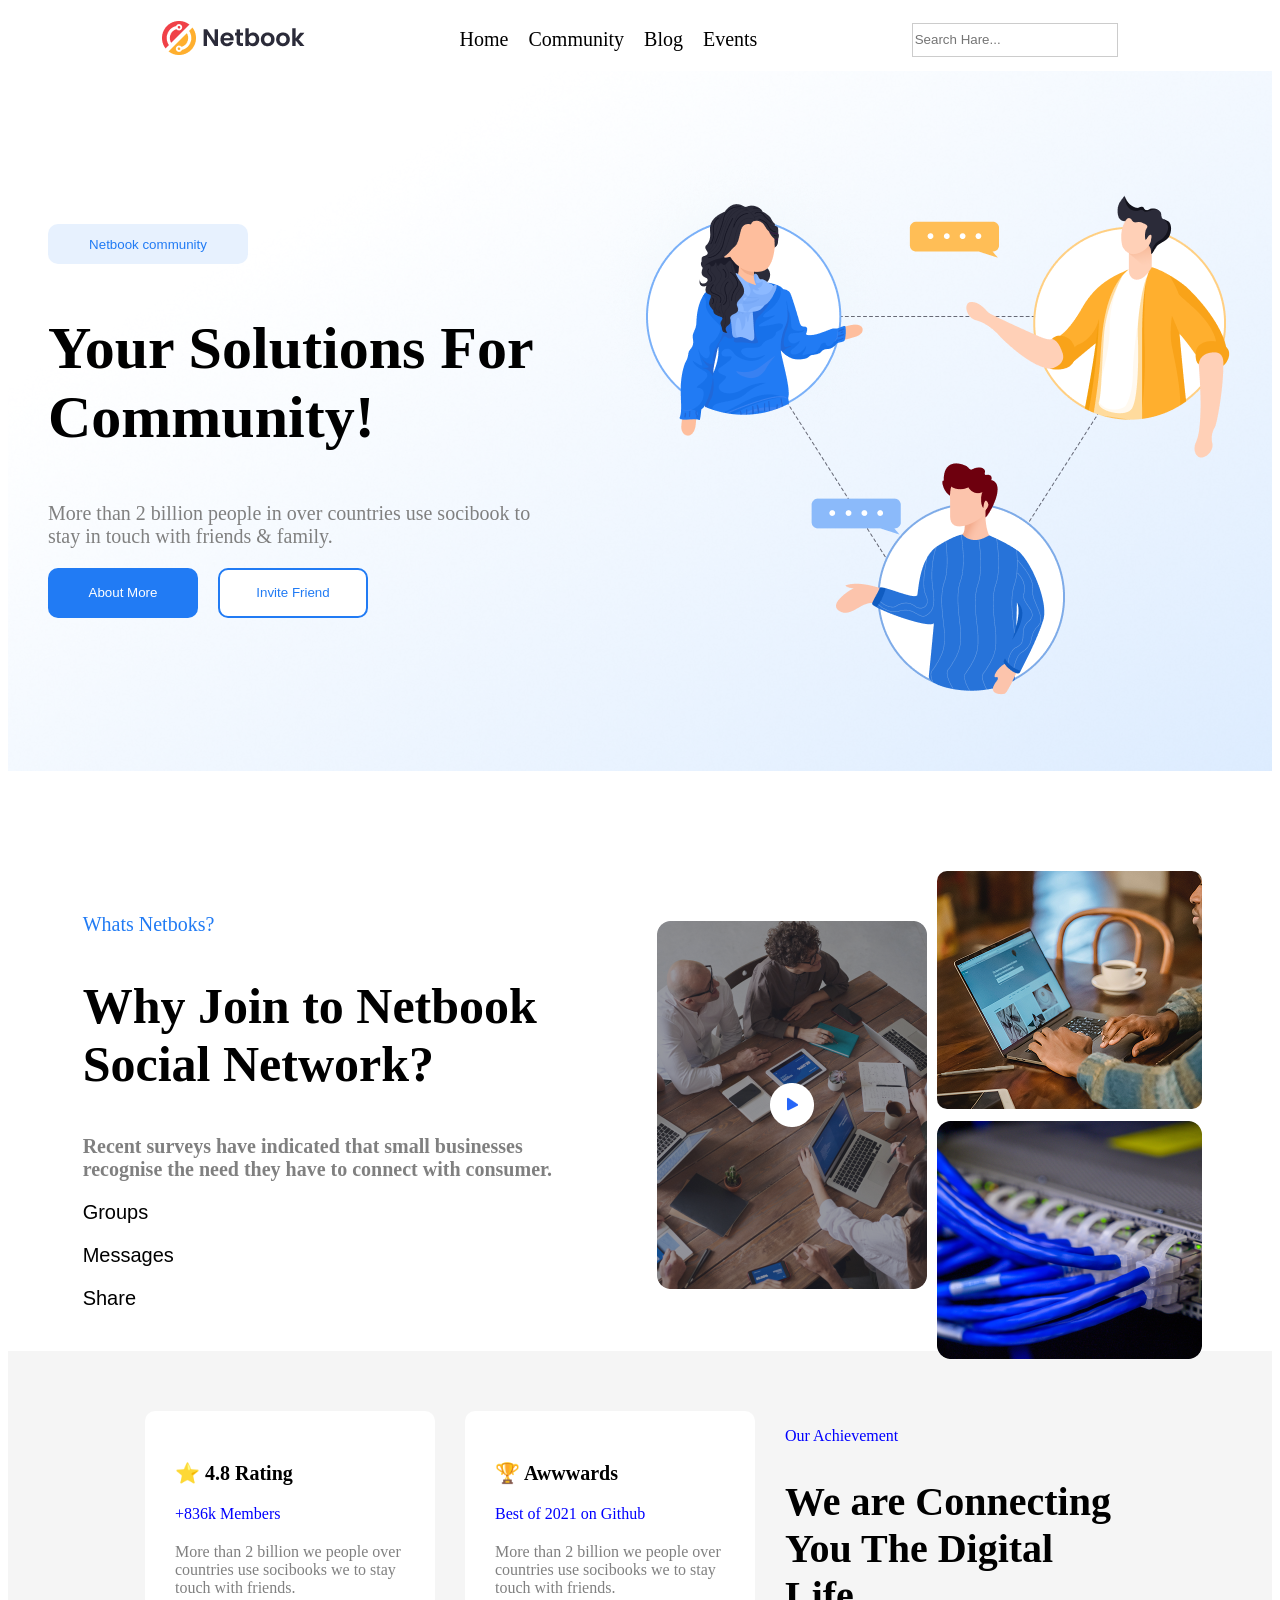
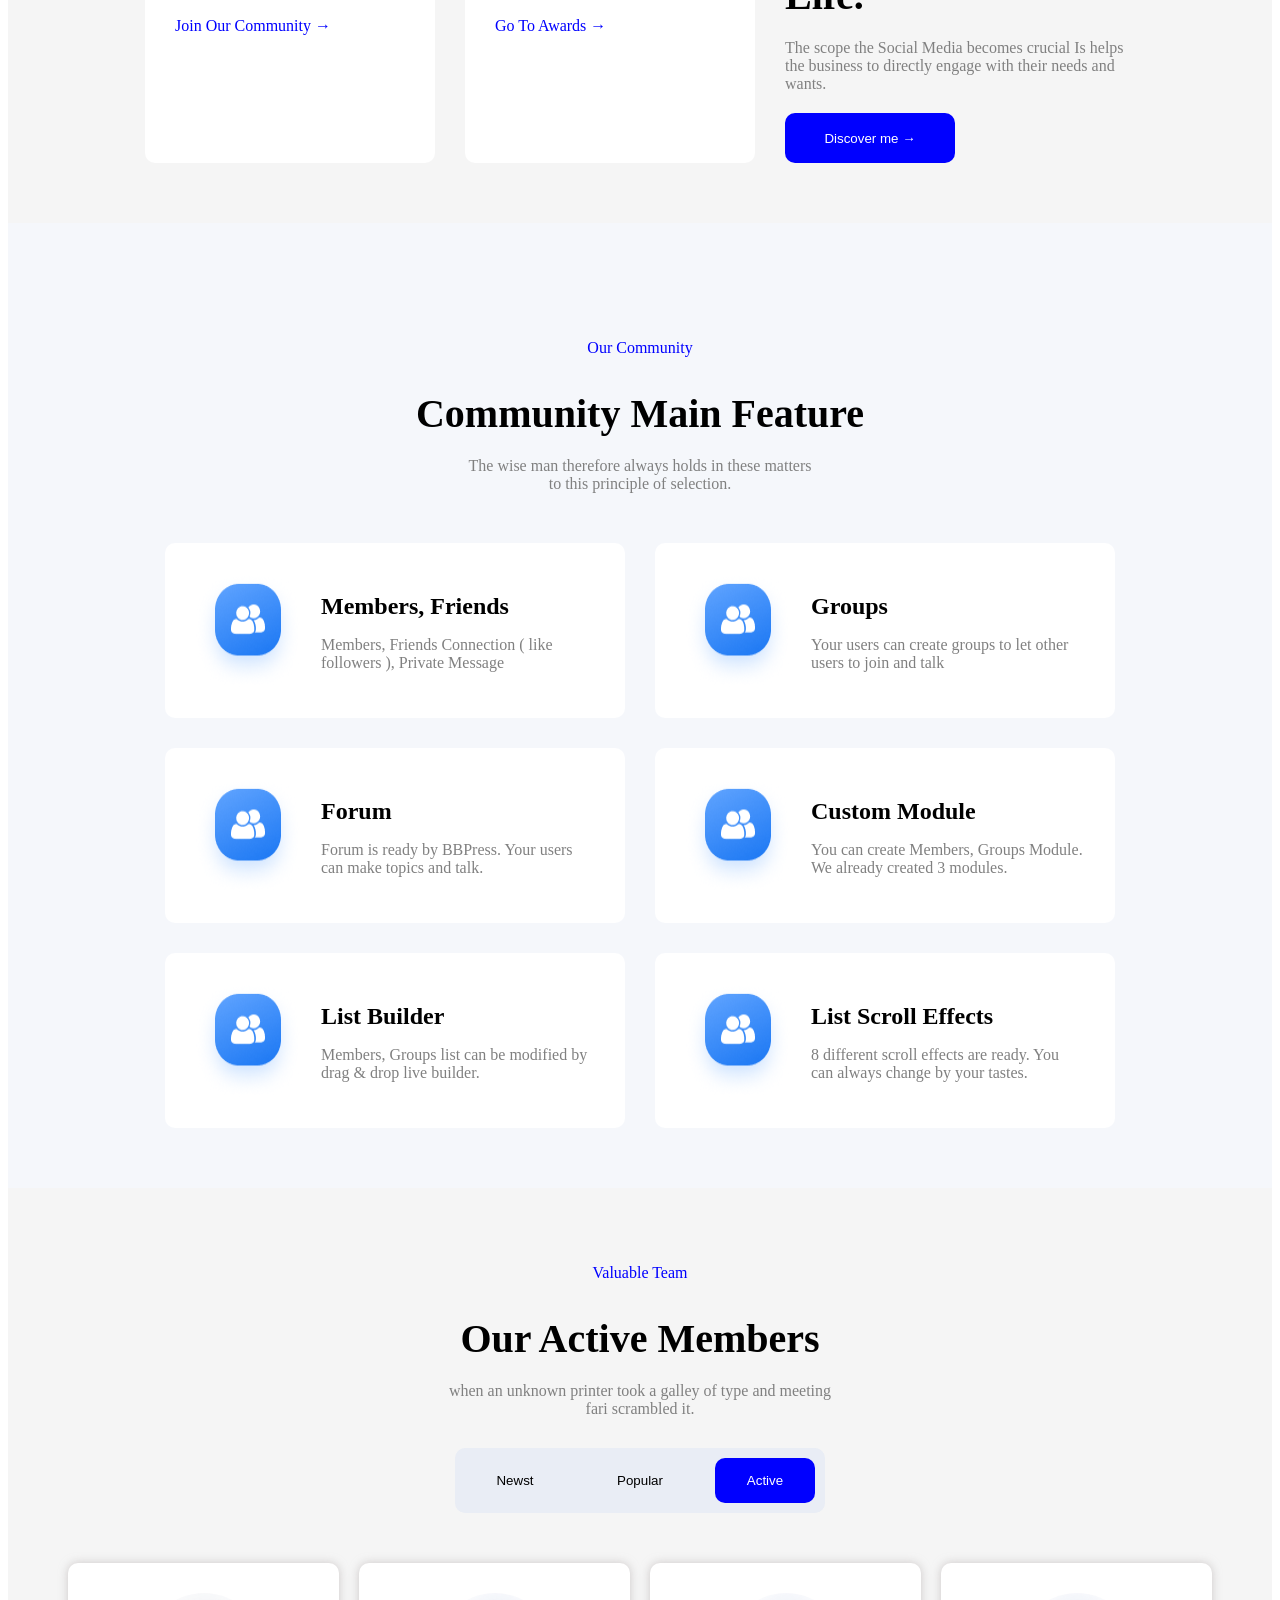
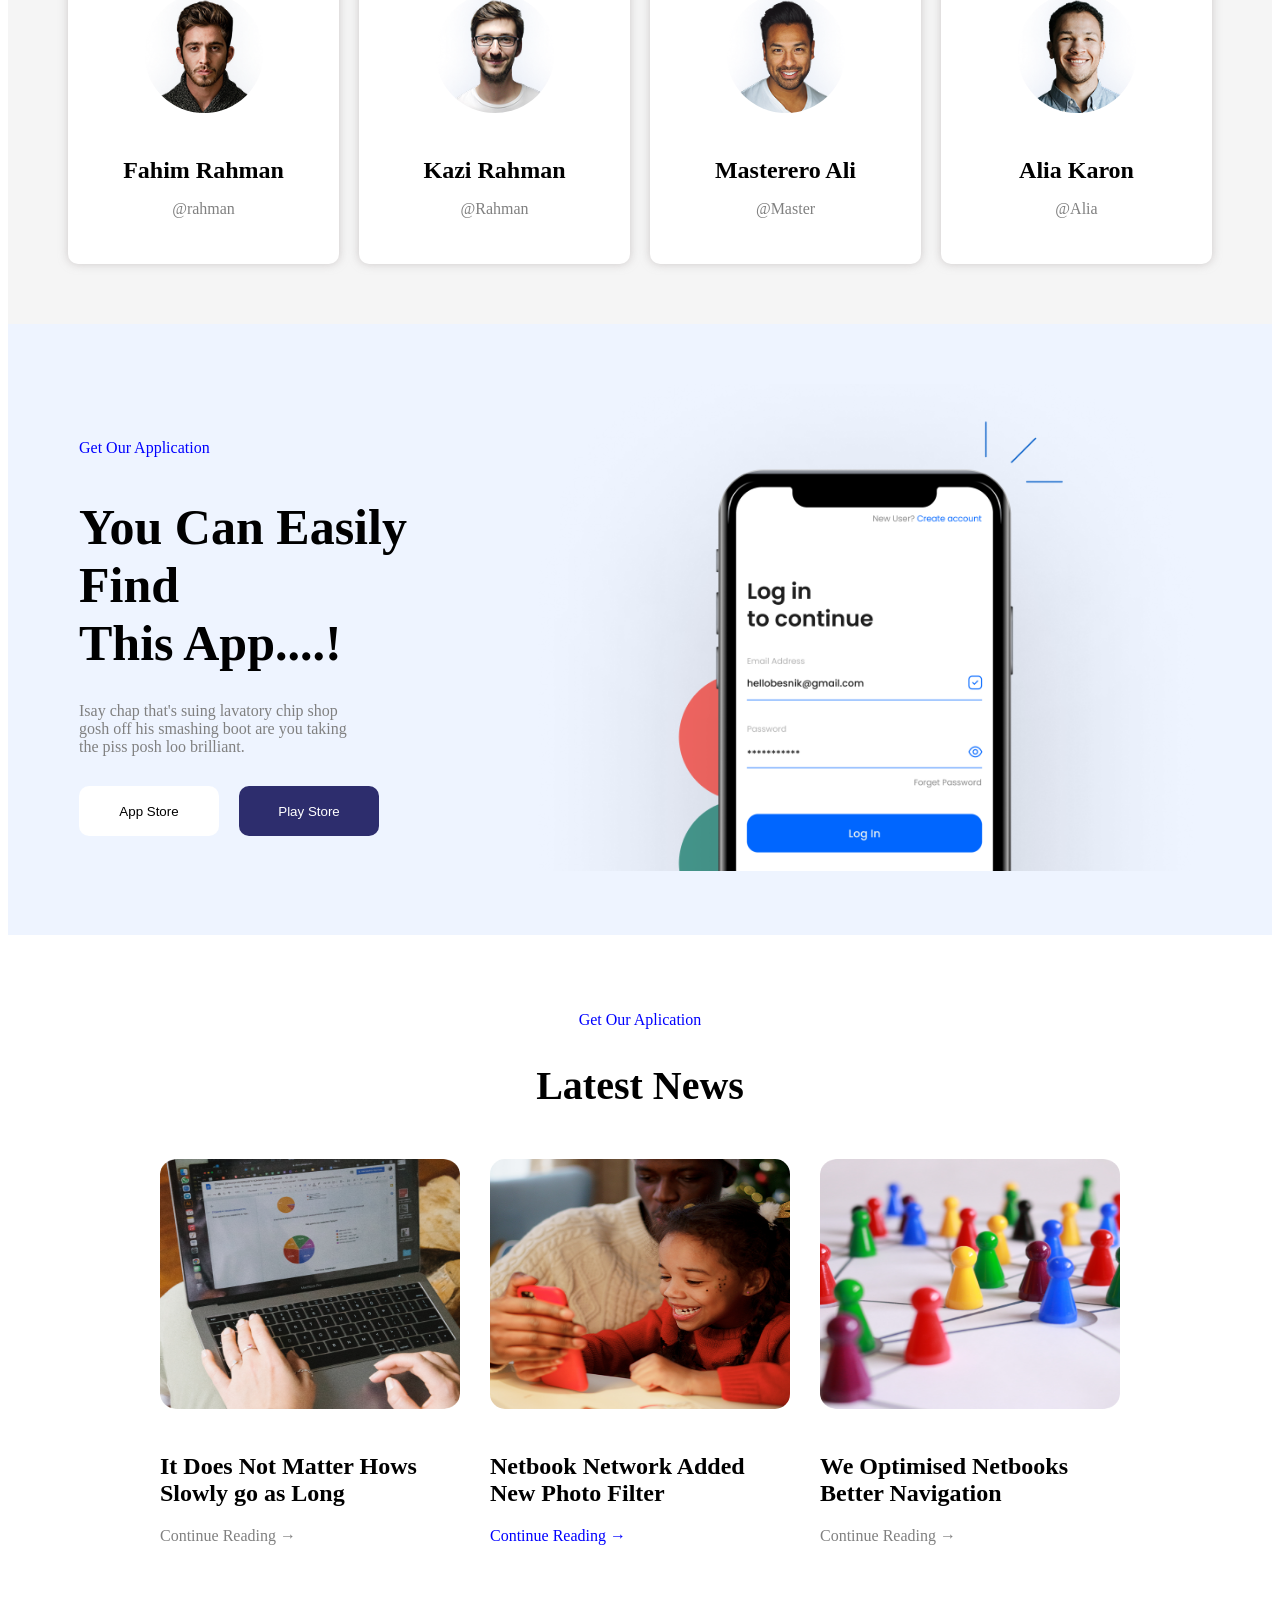
==== commit af2acb88: "section 7 sdelal" ====
--- a/main.html
+++ b/main.html
@@ -205,25 +205,55 @@
             </div>
         </section>
         <section class="section6">
-    <div class="leftss6">
-        <p class="pagss6">Get Our Application</p>
-        <h1 class="zgss6">
-            You Can Easily Find <br>
-            This App....!
-        </h1>
-        <p class="textss6">
-            Isay chap that's suing lavatory chip shop <br>
-            gosh off his smashing boot are you taking <br>
-            the piss posh loo brilliant.
-        </p>
-        <div class="btnboxss6">
-            <button class="btnss6">App Store</button>
-            <button class="btn2ss6">Play Store</button>
-        </div>
-    </div>
-    <div class="rightss6">
-        <img class="imgss6" src="./images/mobile muckup.png" alt="">
-    </div>
+            <div class="leftss6">
+                <p class="pagss6">Get Our Application</p>
+                <h1 class="zgss6">
+                    You Can Easily Find <br>
+                    This App....!
+                </h1>
+                <p class="textss6">
+                    Isay chap that's suing lavatory chip shop <br>
+                    gosh off his smashing boot are you taking <br>
+                    the piss posh loo brilliant.
+                </p>
+                <div class="btnboxss6">
+                    <button class="btnss6">App Store</button>
+                    <button class="btn2ss6">Play Store</button>
+                </div>
+            </div>
+            <div class="rightss6">
+                <img class="imgss6" src="./images/mobile muckup.png" alt="">
+            </div>
+        </section>
+        <section class="section7">
+            <p class="pagss7">Get Our Aplication</p>
+            <h1 class="zgss7">Latest News</h1>
+            <div class="boxss7">
+                <div class="cardss7">
+                    <img class="imgss7" src="./images/Image (37).png" alt="">
+                    <h2 class="zg2ss7">
+                        It Does Not Matter Hows <br>
+                        Slowly go as Long
+                    </h2>
+                    <p class="textss7">Continue Reading →</p>
+                </div>
+                <div class="cardss7">
+                    <img class="imgss7" src="./images/pexels-cottonbro-6140202.png" alt="">
+                    <h2 class="zg2ss7">
+                        Netbook Network Added <br>
+                        New Photo Filter
+                    </h2>
+                    <p class="text2ss7">Continue Reading →</p>
+                </div>
+                <div class="cardss7">
+                    <img class="imgss7" src="./images/Image (39).png" alt="">
+                    <h2 class="zg2ss7">
+                        We Optimised Netbooks <br>
+                        Better Navigation
+                    </h2>
+                    <p class="textss7">Continue Reading →</p>
+                </div>
+            </div>
         </section>
     </main>
 </body>
--- a/style.css
+++ b/style.css
@@ -366,4 +366,50 @@
 
 .imgss6 {
   width: 700px;
+}
+
+.section7 {
+  padding: 60px;
+  background: white;
+  text-align: center;
+}
+
+.pagss7 {
+  color: blue;
+  margin-bottom: 15px;
+}
+
+.zgss7 {
+  font-size: 40px;
+  margin-bottom: 50px;
+}
+
+.boxss7 {
+  display: flex;
+  justify-content: center;
+  gap: 30px;
+}
+
+.cardss7 {
+  width: 300px;
+  text-align: left;
+}
+
+.imgss7 {
+  width: 300px;
+  height: 250px;
+  border-radius: 15px;
+  margin-bottom: 20px;
+}
+
+.zg2ss7 {
+  margin-bottom: 20px;
+}
+
+.textss7 {
+  color: gray;
+}
+
+.text2ss7 {
+  color: blue;
 }/*# sourceMappingURL=style.css.map */
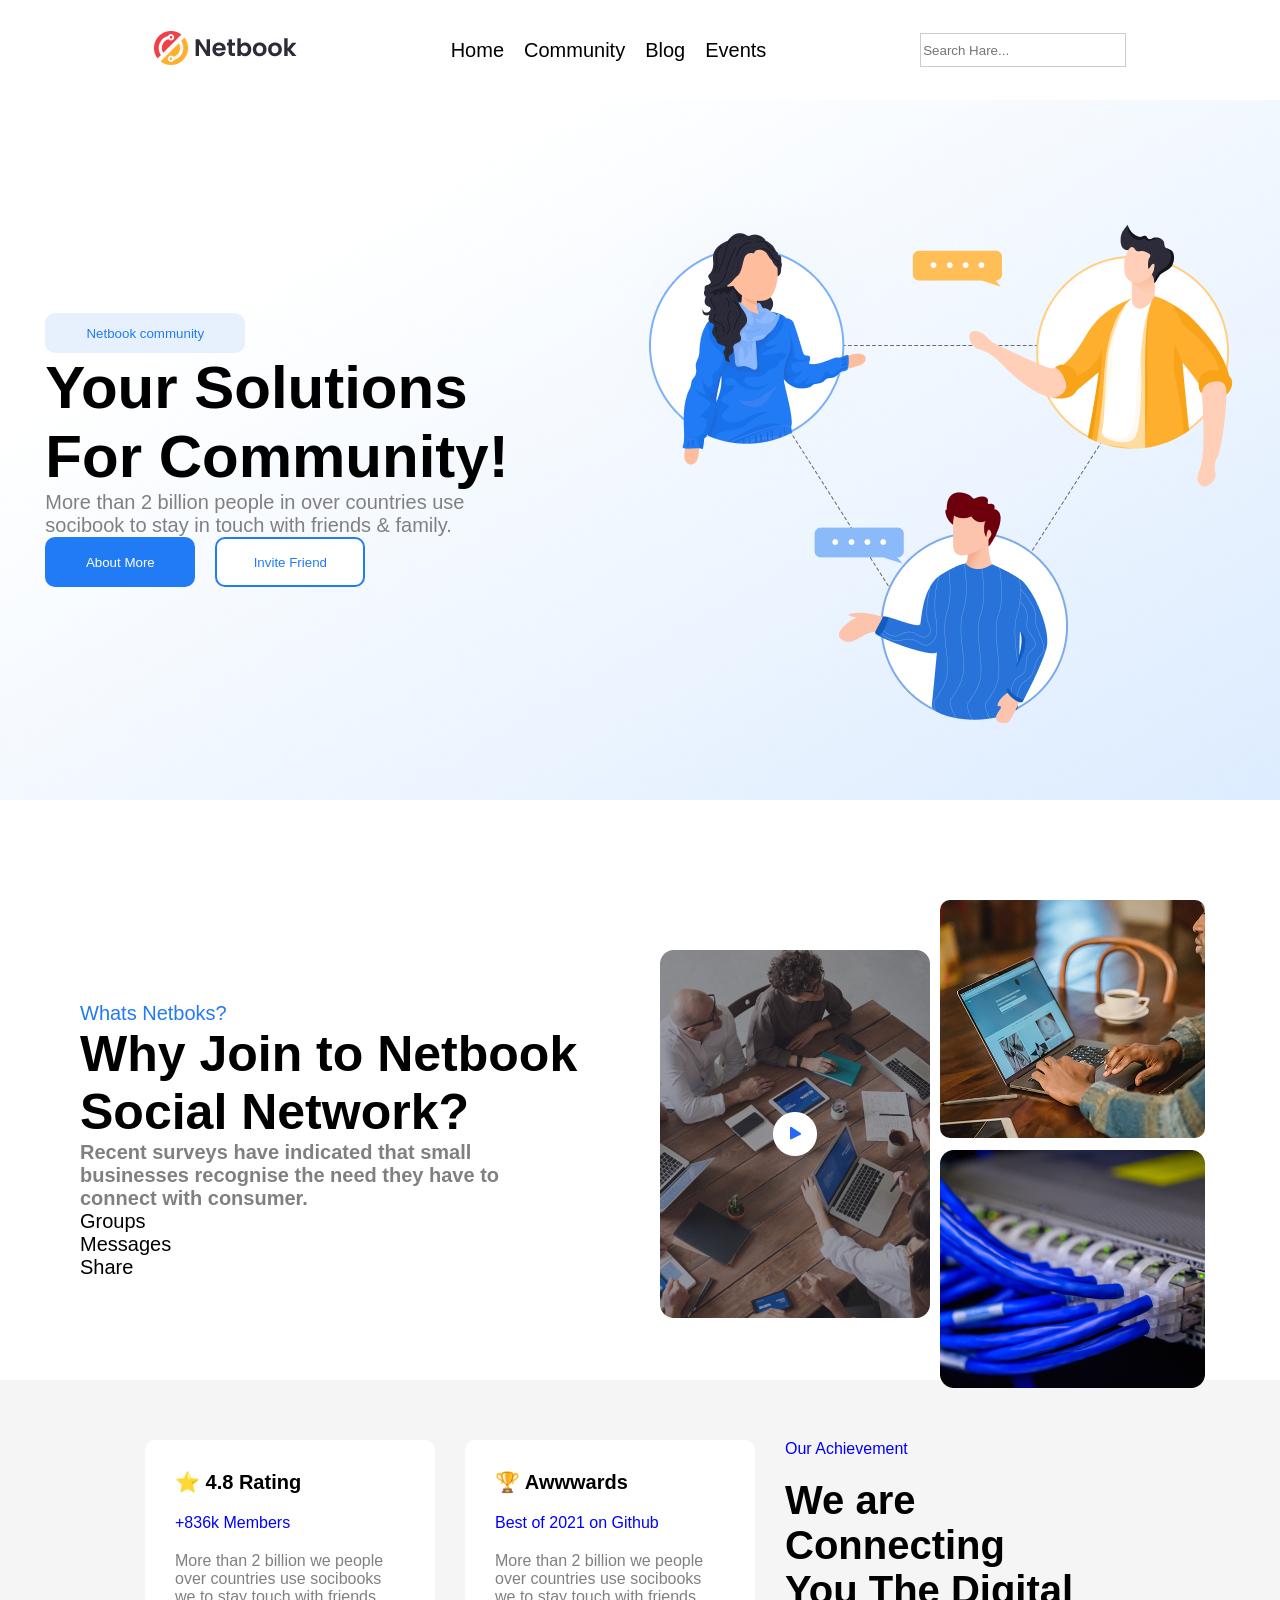
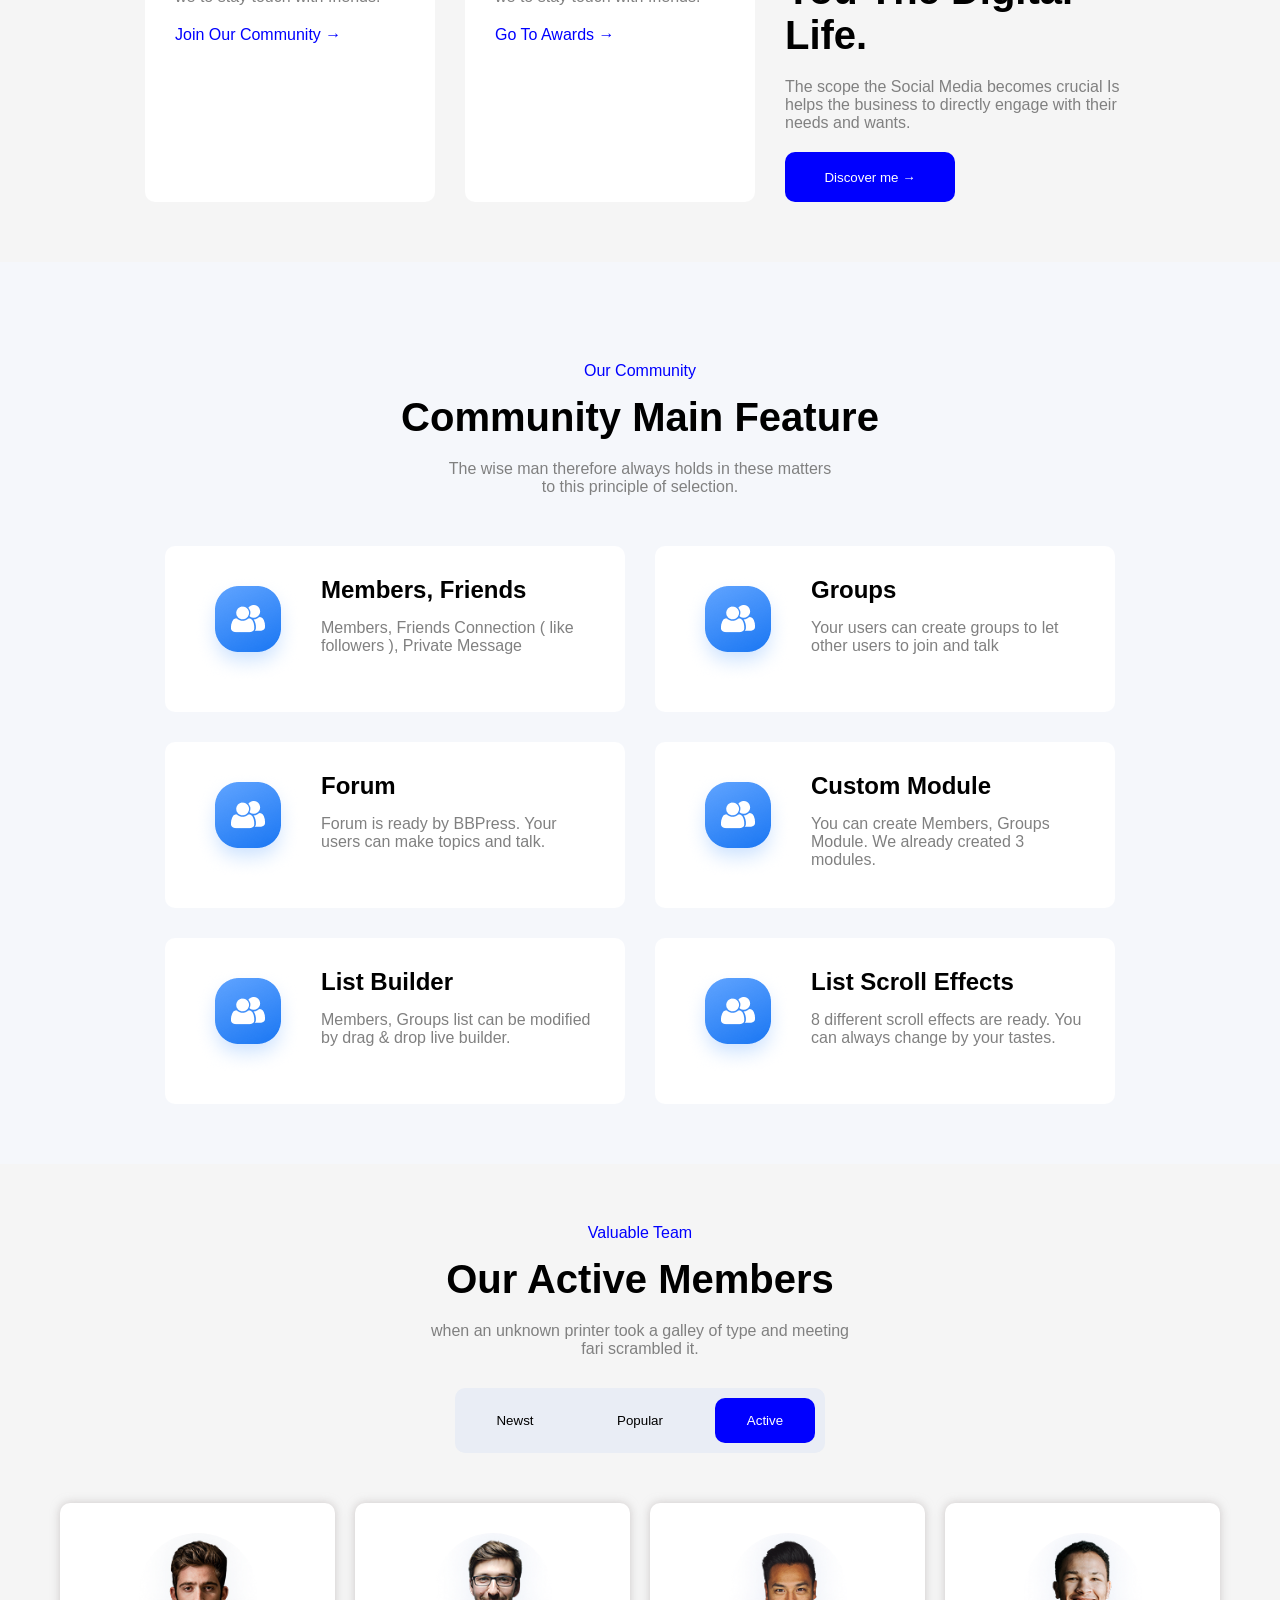
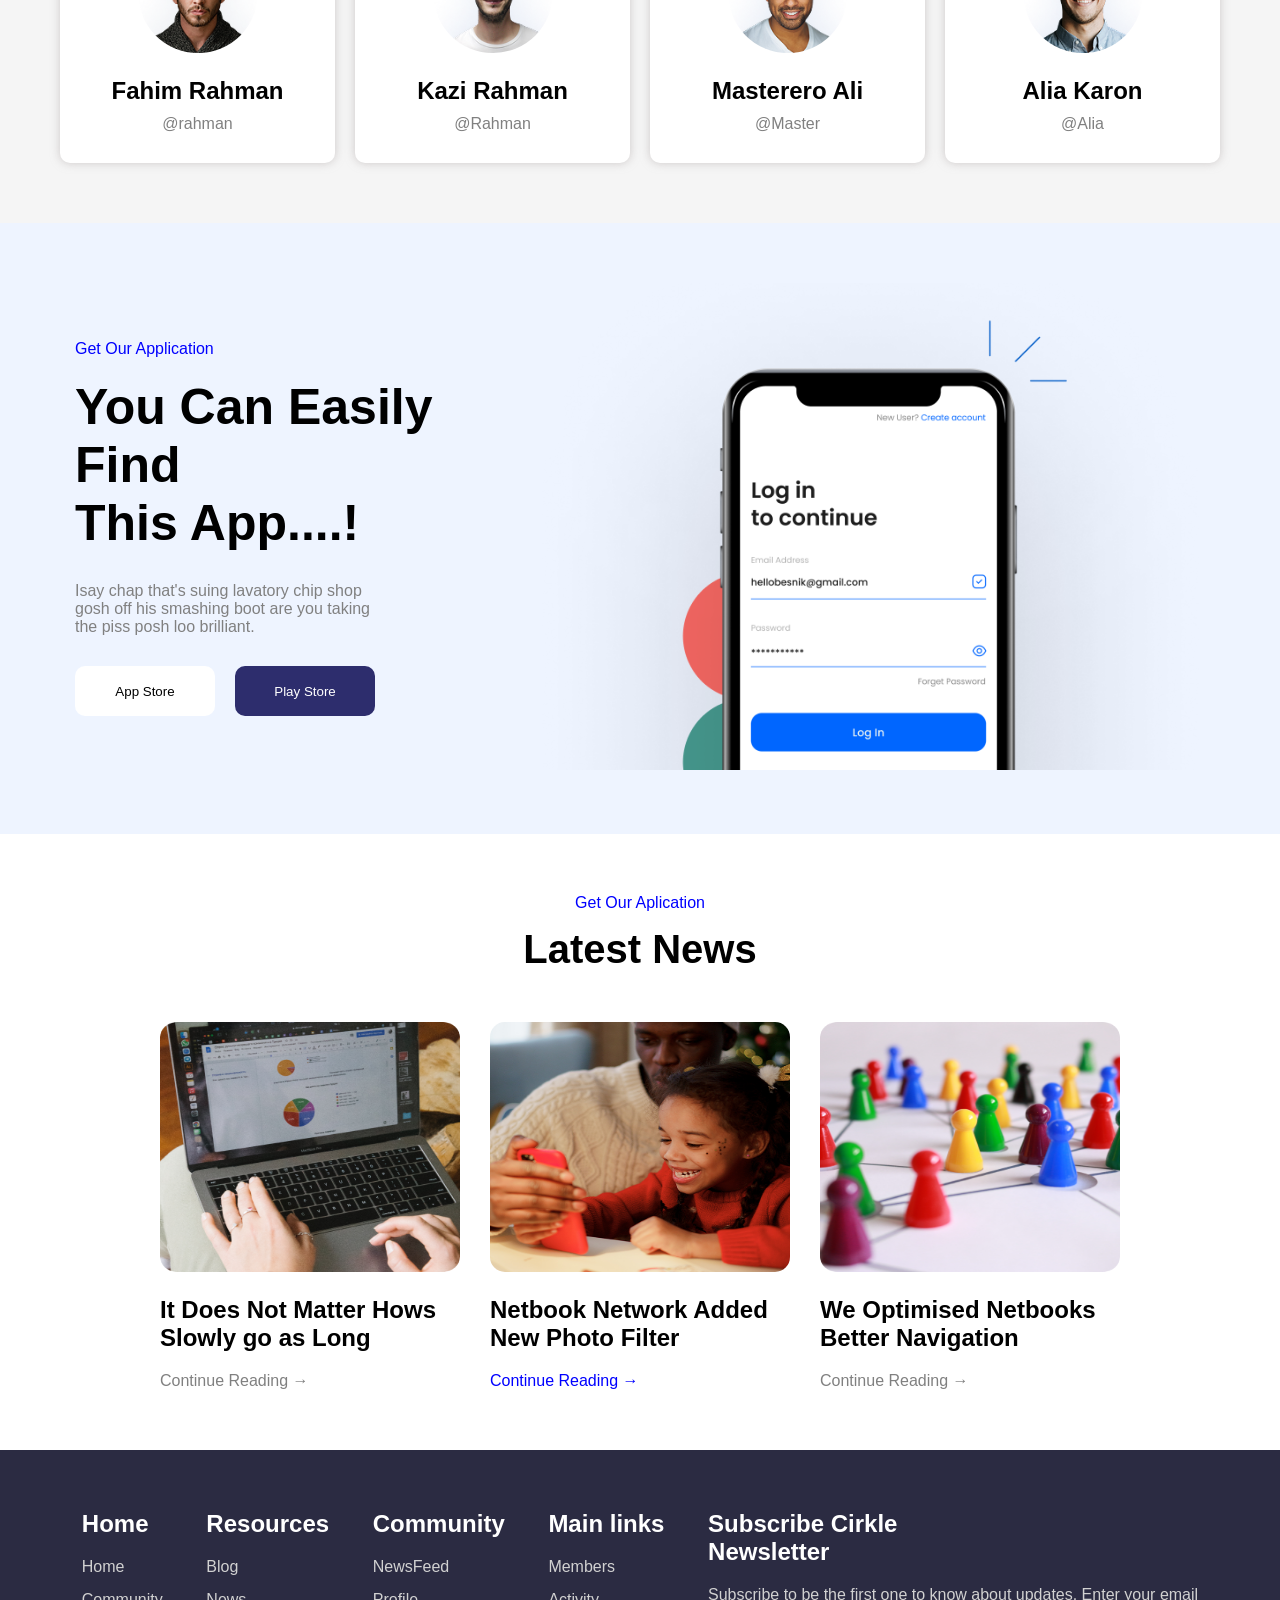
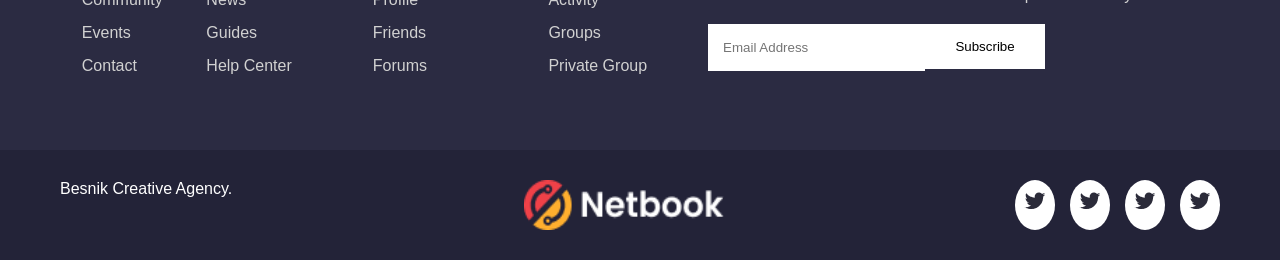
==== commit 0d27c238: "footer sha kadm" ====
--- a/main.html
+++ b/main.html
@@ -256,6 +256,62 @@
             </div>
         </section>
     </main>
+    <footer class="footer">
+    <div class="footer1">
+        <div class="boxss8">
+            <h2 class="zgss8">Home</h2>
+            <p class="pagss8">Home</p>
+            <p class="pagss8">Community</p>
+            <p class="pagss8">Events</p>
+            <p class="pagss8">Contact</p>
+        </div>
+        <div class="boxss8">
+            <h2 class="zgss8">Resources</h2>
+            <p class="pagss8">Blog</p>
+            <p class="pagss8">News</p>
+            <p class="pagss8">Guides</p>
+            <p class="pagss8">Help Center</p>
+        </div>
+        <div class="boxss8">
+            <h2 class="zgss8">Community</h2>
+            <p class="pagss8">NewsFeed</p>
+            <p class="pagss8">Profile</p>
+            <p class="pagss8">Friends</p>
+            <p class="pagss8">Forums</p>
+        </div>
+        <div class="boxss8">
+            <h2 class="zgss8">Main links</h2>
+            <p class="pagss8">Members</p>
+            <p class="pagss8">Activity</p>
+            <p class="pagss8">Groups</p>
+            <p class="pagss8">Private Group</p>
+        </div>
+        <div class="box2ss8">
+            <h2 class="zgss8">
+                Subscribe Cirkle <br>
+                Newsletter
+            </h2>
+            <p class="pag2ss8">
+                Subscribe to be the first one to know
+                about updates. Enter your email
+            </p>
+            <div class="inputboxss8">
+                <input class="inputss8" type="text" placeholder="Email Address">
+                <button class="btnss8">Subscribe</button>
+            </div>
+        </div>
+    </div>
+    <div class="footer2">
+        <p class="pag3ss8">Besnik Creative Agency.</p>
+        <img src="./images/logo (2).png" alt="" style="width: 200px;">
+        <div class="iconboxss8">
+            <div class="iconss8"><img src="./images/Frame (21).png" alt=""></div>
+            <div class="iconss8"><img src="./images/Frame (21).png" alt=""></div>
+            <div class="iconss8"><img src="./images/Frame (21).png" alt=""></div>
+            <div class="iconss8"><img src="./images/Frame (21).png" alt=""></div>
+        </div>
+    </div>
+</footer>
 </body>
 
 </html>
--- a/style.css
+++ b/style.css
@@ -1,6 +1,13 @@
+* {
+  margin: 0;
+  font-family: sans-serif;
+}
+
 .header {
   display: flex;
   justify-content: space-evenly;
+  align-items: center;
+  height: 100px;
   align-items: center;
 }
 .header .divpages {
@@ -412,4 +419,76 @@
 
 .text2ss7 {
   color: blue;
+}
+
+.footer {
+  background: #2b2b42;
+}
+
+.footer1 {
+  display: flex;
+  justify-content: space-around;
+  padding: 60px;
+}
+
+.zgss8 {
+  color: white;
+  margin-bottom: 20px;
+}
+
+.pagss8 {
+  color: #d1d1d1;
+  margin-bottom: 15px;
+}
+
+.pag2ss8 {
+  color: #d1d1d1;
+  margin-bottom: 20px;
+}
+
+.inputboxss8 {
+  display: flex;
+}
+
+.inputss8 {
+  width: 200px;
+  height: 45px;
+  border: none;
+  padding-left: 15px;
+}
+
+.btnss8 {
+  width: 120px;
+  height: 45px;
+  border: none;
+  background: white;
+}
+
+.footer2 {
+  background: #232338;
+  padding: 30px 60px;
+  display: flex;
+  justify-content: space-between;
+}
+
+.pag3ss8 {
+  color: white;
+}
+
+.logoss8 {
+  color: white;
+}
+
+.iconboxss8 {
+  display: flex;
+  gap: 15px;
+}
+
+.iconss8 {
+  width: 40px;
+  height: 40px;
+  background: white;
+  border-radius: 50%;
+  text-align: center;
+  padding-top: 10px;
 }/*# sourceMappingURL=style.css.map */
